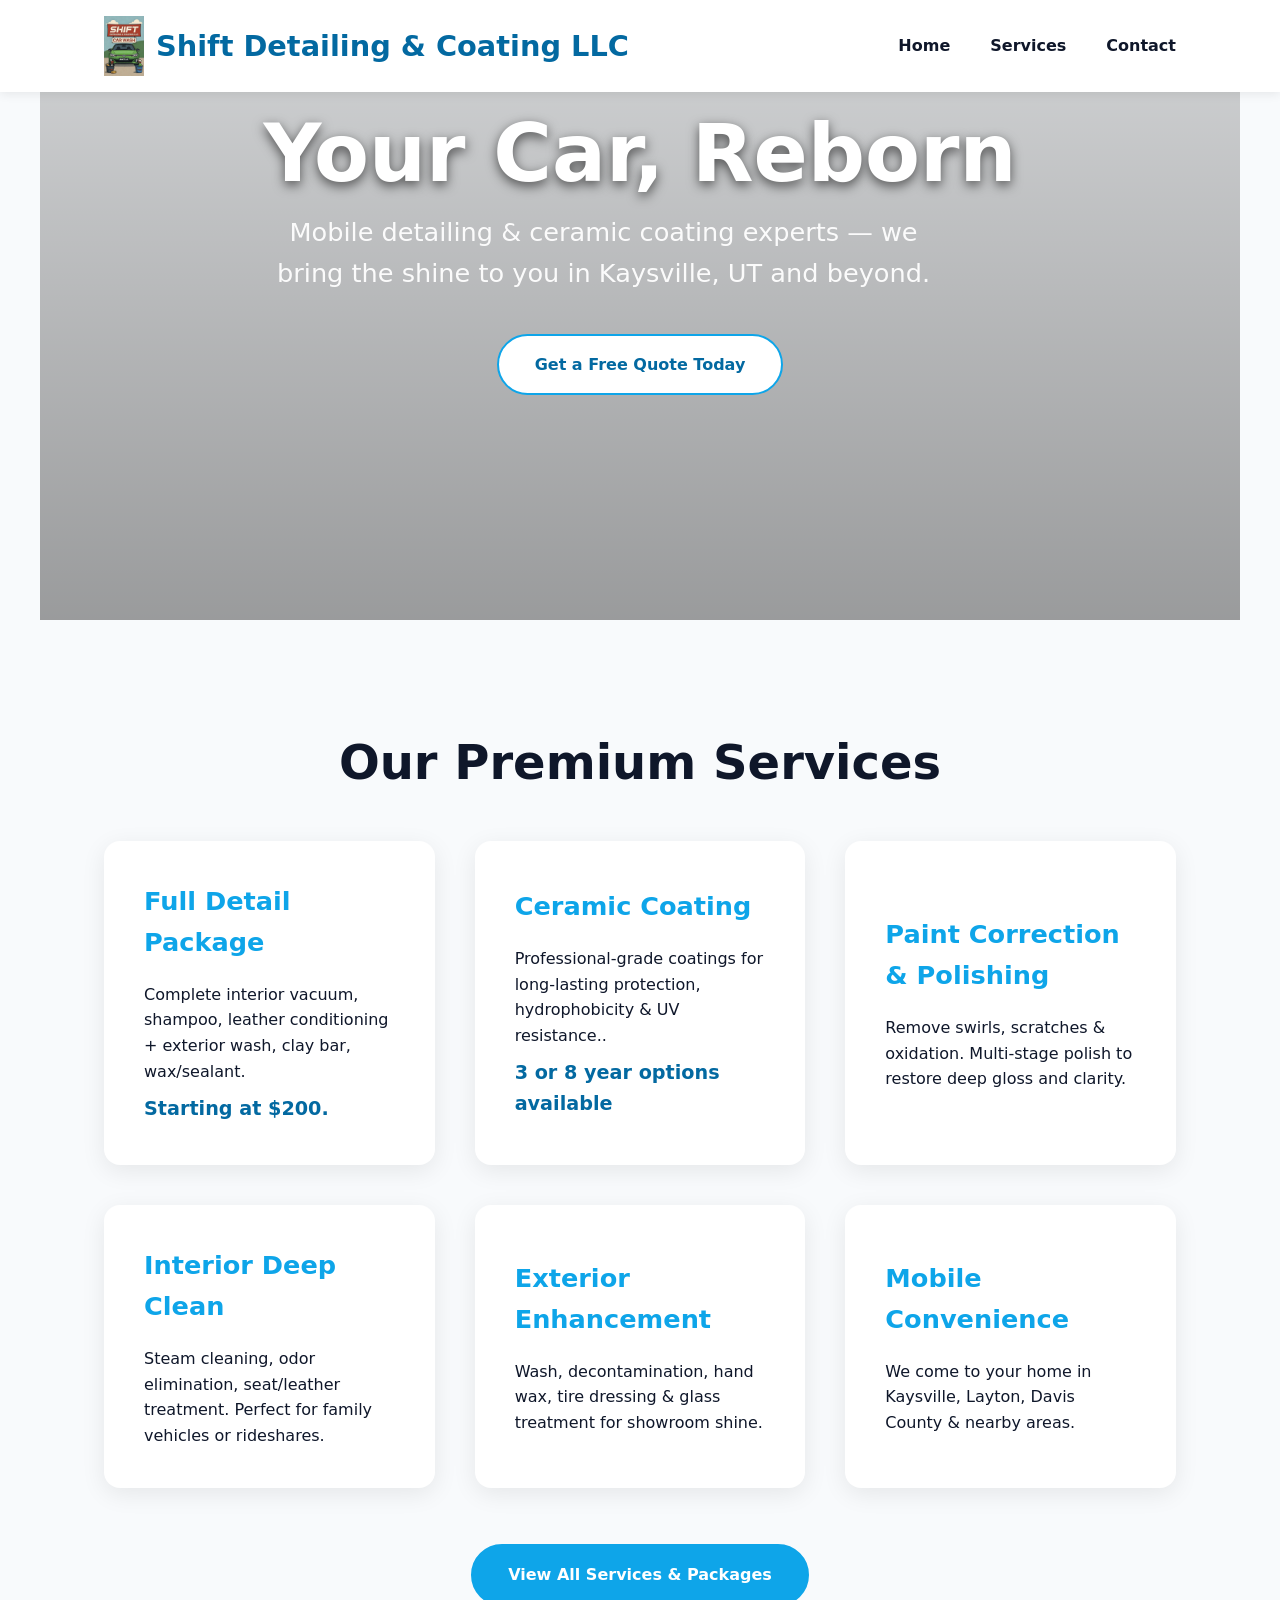
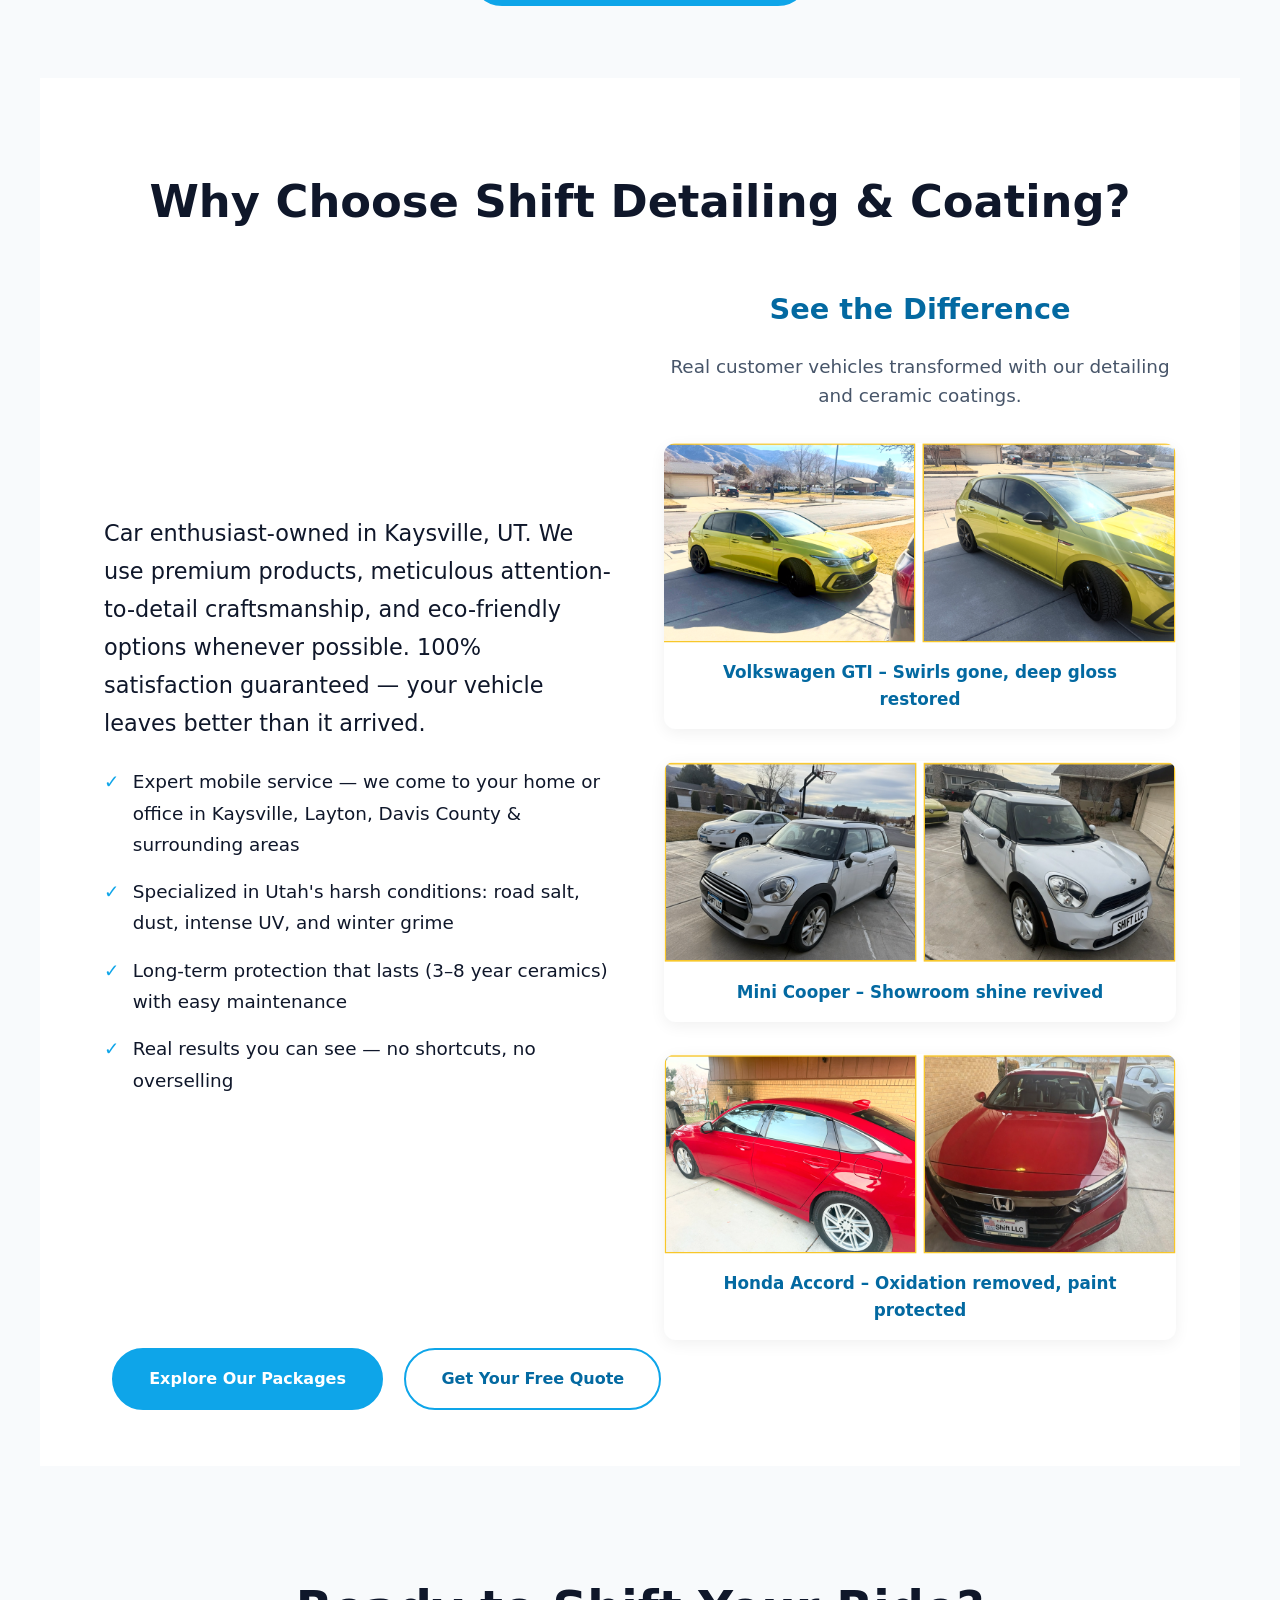
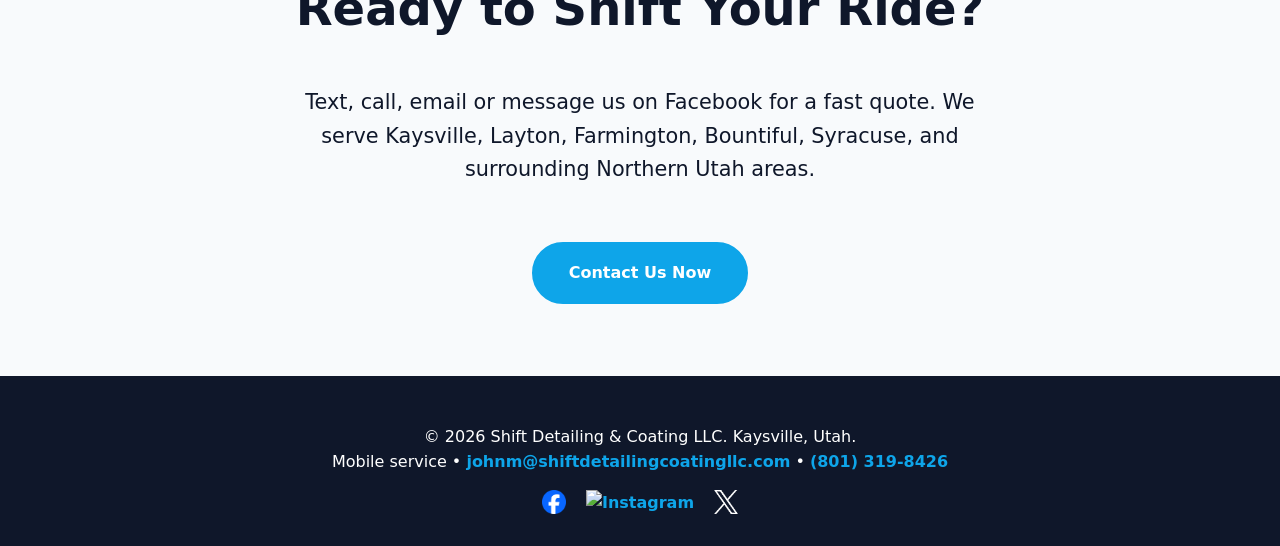
==== index.html @ cb7779fa "Updating the canonical links - again" ====
<!DOCTYPE html>
<html lang="en">

<head>
  <meta charset="UTF-8" />
  <meta name="viewport" content="width=device-width, initial-scale=1.0" />

  <title>Shift Detailing & Coating LLC | Mobile Auto Detailing, Ceramic Coatings in Kaysville, UT</title>

  <meta name="description"
    content="Expert mobile auto detailing in Kaysville, UT. Ceramic coatings, paint correction, full car washes, decontamination, waxing, interior deep cleaning & more. We come to you in Layton, Davis County & Northern Utah." />

  <meta name="keywords"
    content="mobile auto detailing Kaysville, ceramic coating Utah, car detailing Layton, paint correction Kaysville, car wash Kaysville, decontamination, ceramic coating near me, auto waxing, interior detailing Davis County, mobile detailing Utah" />

  <meta name="robots" content="index, follow" />
  <meta name="author" content="Shift Detailing & Coating LLC" />
  <link rel="canonical" href="https://shiftdetailingcoatingllc.com/" />

  <meta property="og:title" content="Shift Detailing & Coating LLC | Mobile Auto Detailing & Ceramic Coatings" />
  <meta property="og:description"
    content="Professional mobile car detailing, ceramic coatings, paint correction, decontamination & waxing in Kaysville, Layton & Davis County, Utah." />
  <meta property="og:type" content="website" />
  <meta property="og:url" content="https://shiftdetailingcoatingllc.com/" />
  <meta property="og:image" content="https://shiftdetailingcoatingllc.com/assets/ShiftLLCLogo.JPG" />
  <meta property="og:locale" content="en_US" />

  <meta name="twitter:card" content="summary_large_image" />
  <meta name="twitter:site" content="@CoatingShi81471" />
  <meta name="twitter:title" content="Mobile Auto Detailing & Ceramic Coatings - Kaysville, UT" />
  <meta name="twitter:description"
    content="Car wash, decontamination, waxing, paint correction & premium ceramic coatings. Mobile service in Kaysville, Layton & surrounding areas." />
  <meta name="twitter:image" content="https://shiftdetailingcoatingllc.com/assets/ShiftLLCLogo.JPG" />

  <link rel="icon" href="assets/ShiftLLCLogofavicon.JPG" type="image/jpeg">

  <!-- Google tag (gtag.js) -->
  <script async src="https://www.googletagmanager.com/gtag/js?id=G-4K6902SN7B"></script>
  <script>
    window.dataLayer = window.dataLayer || [];
    function gtag() { dataLayer.push(arguments); }
    gtag('js', new Date());

    gtag('config', 'G-4K6902SN7B');
  </script>

  <link rel="stylesheet" href="style.css">

  <!-- Google Tag (gtag.js)-->
  <script async src="https://www.googletagmanager.com/gtag/js?id=G-4K6902SN7B"></script>
  <script>
    window.dataLayer = window.dataLayer || [];
    function gtag() { dataLayer.push(arguments); }
    gtag('js', new Date());
    gtag('config', 'G-4K6902SN7B');
  </script>
</head>

<body>

  <header>
    <nav>
      <div class="logo">
        <a href="index.html">
          <img src="assets/ShiftLLCLogo.JPG"
            alt="Shift Detailing & Coating LLC – Mobile Auto Detailing in Kaysville, UT"
            style="max-height: 60px; width: auto;">
        </a>
        <span>Shift Detailing & Coating LLC</span>
      </div>

      <ul class="nav-links">
        <li><a href="#hero">Home</a></li>
        <li><a href="services.html">Services</a></li>
        <li><a href="contact.html">Contact</a></li>
      </ul>

      <div class="menu-toggle" id="menuToggle">☰</div>
    </nav>
  </header>

  <main>
    <section id="hero">
      <div class="hero-content">
        <h1>Your Car, Reborn</h1>
        <p class="lead">Mobile detailing & ceramic coating experts — we bring the shine to you in Kaysville, UT and
          beyond.</p>
        <a href="contact.html" class="btn primary">Get a Free Quote Today</a>
      </div>
    </section>

    <section id="services">
      <h2>Our Premium Services</h2>
      <div class="grid-3">
        <div class="card">
          <h3>Full Detail Package</h3>
          <p>Complete interior vacuum, shampoo, leather conditioning + exterior wash, clay bar, wax/sealant.</p>
          <p class="card-price">Starting at
            $200.</p>
        </div>
        <div class="card">
          <h3>Ceramic Coating</h3>
          <p>Professional-grade coatings for long-lasting protection, hydrophobicity & UV resistance..</p>
          <p class="card-price"> 3 or 8 year options
            available</p>
        </div>
        <div class="card">
          <h3>Paint Correction & Polishing</h3>
          <p>Remove swirls, scratches & oxidation. Multi-stage polish to restore deep gloss and clarity.</p>
        </div>
        <div class="card">
          <h3>Interior Deep Clean</h3>
          <p>Steam cleaning, odor elimination, seat/leather treatment. Perfect for family vehicles or rideshares.</p>
        </div>
        <div class="card">
          <h3>Exterior Enhancement</h3>
          <p>Wash, decontamination, hand wax, tire dressing & glass treatment for showroom shine.</p>
        </div>
        <div class="card">
          <h3>Mobile Convenience</h3>
          <p>We come to your home in Kaysville, Layton, Davis County & nearby areas.</p>
        </div>
      </div>
      <div style="text-align: center; margin-top: 3rem;">
        <a href="services.html" class="btn btn--primary">View All Services & Packages</a>
      </div>
    </section>

    <section id="about" class="section section--about">
      <div class="container">
        <h2 class="section-title">Why Choose Shift Detailing & Coating?</h2>

        <div class="about-grid">
          <div class="about-text">
            <p class="about-lead">
              Car enthusiast-owned in Kaysville, UT. We use premium products, meticulous attention-to-detail
              craftsmanship, and eco-friendly options whenever possible. 100% satisfaction guaranteed — your vehicle
              leaves better than it arrived.
            </p>
            <ul class="about-benefits">
              <li>Expert mobile service — we come to your home or office in Kaysville, Layton, Davis County &
                surrounding areas</li>
              <li>Specialized in Utah's harsh conditions: road salt, dust, intense UV, and winter grime</li>
              <li>Long-term protection that lasts (3–8 year ceramics) with easy maintenance</li>
              <li>Real results you can see — no shortcuts, no overselling</li>
            </ul>
          </div>

          <div class="about-results">
            <h3 class="block-title">See the Difference</h3>
            <p class="results-subtitle">Real customer vehicles transformed with our detailing and ceramic coatings.</p>

            <div class="results-grid">
              <div class="result-item">
                <figure>
                  <img src="assets/Comparison/Side-by-side GTI.png"
                    alt="Volkswagen GTI before and after professional detailing and ceramic coating" loading="lazy"
                    class="comparison-img">
                  <figcaption>Volkswagen GTI – Swirls gone, deep gloss restored</figcaption>
                </figure>
              </div>

              <div class="result-item">
                <figure>
                  <img src="assets/Comparison/Side-by-Side Mini.png"
                    alt="Mini Cooper before and after full detail, paint correction & protection" loading="lazy"
                    class="comparison-img">
                  <figcaption>Mini Cooper – Showroom shine revived</figcaption>
                </figure>
              </div>

              <div class="result-item">
                <figure>
                  <img src="assets/Comparison/Side-by-side Accord.png"
                    alt="Honda Accord before and after decontamination, polish & ceramic application" loading="lazy"
                    class="comparison-img">
                  <figcaption>Honda Accord – Oxidation removed, paint protected</figcaption>
                </figure>
              </div>
            </div>
          </div>
        </div>

        <div class="about-cta">
          <a href="services.html" class="btn btn--primary">Explore Our Packages</a>
          <a href="contact.html" class="btn">Get Your Free Quote</a>
        </div>
      </div>
    </section>

    <section id="contact-teaser">
      <h2>Ready to Shift Your Ride?</h2>
      <p style="text-align: center; font-size: 1.3rem; max-width: 700px; margin: 0 auto 3rem;">
        Text, call, email or message us on Facebook for a fast quote. We serve Kaysville, Layton, Farmington, Bountiful,
        Syracuse, and surrounding Northern Utah areas.
      </p>
      <div style="text-align: center;">
        <a href="contact.html" class="btn btn--primary">Contact Us Now</a>
      </div>
    </section>
  </main>

  <footer>
    <p>© 2026 Shift Detailing & Coating LLC. Kaysville, Utah.</p>
    <p>Mobile service • <a href="mailto:johnm@shiftdetailingcoatingllc.com">johnm@shiftdetailingcoatingllc.com</a> • <a
        href="tel:+18013198426">(801) 319-8426</a></p>
  </footer>

  <script type="application/ld+json">
  {
    "@context": "https://schema.org",
    "@type": "LocalBusiness",
    "@id": "https://shiftdetailingcoatingllc.com/#localbusiness",
    "name": "Shift Detailing & Coating LLC",
    "description": "Professional mobile auto detailing and ceramic coating service in Kaysville, Utah.",
    "url": "https://shiftdetailingcoatingllc.com",
    "telephone": "+18013198426",
    "email": "johnm@shiftdetailingcoatingllc.com",
    "address": {
      "@type": "PostalAddress",
      "streetAddress": "220 S 900 E",
      "addressLocality": "Kaysville",
      "addressRegion": "UT",
      "postalCode": "84037",
      "addressCountry": "US"
    },
    "geo": {
      "@type": "GeoCoordinates",
      "latitude": 41.0352,
      "longitude": -111.9385
    },
    "areaServed": ["Kaysville", "Layton", "Farmington", "Bountiful", "Syracuse", "Davis County"],
    "openingHoursSpecification": [
      {
        "@type": "OpeningHoursSpecification",
        "dayOfWeek": ["Monday","Tuesday","Wednesday","Thursday","Friday","Saturday"],
        "opens": "08:00",
        "closes": "18:00"
      }
    ],
    "priceRange": "$$",
    "image": "https://shiftdetailingcoatingllc.com/assets/ShiftLLCLogo.JPG",
    "sameAs": [
      "https://x.com/CoatingShi81471",
      "https://www.facebook.com/shiftdetailingcoatingllc",
      "https://www.instagram.com/shiftdetailingcoatingllc/"
    ],
    "makesOffer": [
      {
        "@type": "Offer",
        "itemOffered": { "@type": "Service", "name": "Mobile Auto Detailing" }
      },
      {
        "@type": "Offer",
        "itemOffered": { "@type": "Service", "name": "Ceramic Coating" }
      },
      {
        "@type": "Offer",
        "itemOffered": { "@type": "Service", "name": "Paint Correction & Polishing" }
      },
      {
        "@type": "Offer",
        "itemOffered": { "@type": "Service", "name": "Decontamination" }
      },
      {
        "@type": "Offer",
        "itemOffered": { "@type": "Service", "name": "Car Waxing & Sealants" }
      }
    ]
  }
  </script>

  <script src="script.js" defer></script>
</body>

</html>
---- style.css ----
/* css/main.css - Shift Detailing & Coating LLC styles */

:root {
  --primary: #0ea5e9;
  --primary-dark: #0369a1;
  --dark: #0f172a;
  --gray: #475569;
  --light: #f8fafc;
  --accent: #10b981;
  --header-height: 80px;
  /* Approximate fixed header height – adjust after measuring */
}

* {
  margin: 0;
  padding: 0;
  box-sizing: border-box;
}

body {
  font-family: system-ui, -apple-system, sans-serif;
  line-height: 1.6;
  color: var(--dark);
  background: var(--light);
  padding-top: var(--header-height);
  /* Pushes content below fixed header */
}

header {
  position: fixed;
  width: 100%;
  top: 0;
  left: 0;
  z-index: 1000;
  background: white;
  box-shadow: 0 2px 10px rgba(0, 0, 0, 0.08);
}

nav {
  display: flex;
  justify-content: space-between;
  align-items: center;
  max-width: 1200px;
  margin: 0 auto;
  padding: 1rem 5%;
}

.logo {
  display: flex;
  align-items: center;
  font-size: 1.8rem;
  font-weight: 800;
  color: var(--primary-dark);
}

.logo img {
  max-height: 60px;
  width: auto;
  margin-right: 12px;
}

.logo a {
  display: flex;
  align-items: center;
  text-decoration: none;
  color: inherit;
}

.nav-links {
  display: flex;
  gap: 2.5rem;
  list-style: none;
}

.nav-links a {
  text-decoration: none;
  color: var(--dark);
  font-weight: 600;
  transition: color 0.3s;
}

.nav-links a:hover {
  color: var(--primary);
}

.menu-toggle {
  display: none;
  font-size: 1.8rem;
  cursor: pointer;
  color: var(--dark);
}

#hero {
  height: 60vh;
  min-height: 500px;
  background:
    linear-gradient(rgba(0, 0, 0, 0.18), rgba(0, 0, 0, 0.38)),
    url('./assets/GTI2.png') center 25% /cover no-repeat;
  color: white;
  display: flex;
  flex-direction: column;
  justify-content: flex-start;
  align-items: center;
  text-align: center;
  padding: 0 5% 3rem;
  position: relative;
  margin-top: 0;
}

.hero-content {
  max-width: 900px;
  margin-top: 1rem;
  /* Small margin so text doesn't touch header edge */
  padding-top: 1rem;
  /* Optional breathing room – adjust or remove */
}

h1 {
  font-size: clamp(2.8rem, 8vw, 5rem);
  margin-bottom: 1rem;
  line-height: 1.05;
  font-weight: 900;
  text-shadow: 0 4px 12px rgba(0, 0, 0, 0.6);
}

.lead {
  font-size: clamp(1.2rem, 3.5vw, 1.6rem);
  margin-bottom: 2rem;
  max-width: 680px;
  opacity: 0.95;
}

.btn {
  display: inline-block;
  padding: 1rem 2.2rem;
  background: white;
  color: var(--primary-dark);
  text-decoration: none;
  font-weight: 700;
  border-radius: 50px;
  transition: all 0.3s;
  margin: 0.5rem;
  border: 2px solid var(--primary);
}

.btn:hover {
  transform: translateY(-4px);
  box-shadow: 0 12px 30px rgba(0, 0, 0, 0.15);
}

.btn--primary {
  background: var(--primary);
  color: white;
}

/* General section styling – reduced default padding */
section {
  padding: 4rem 5%;
  /* Was 8rem – much tighter now */
  max-width: 1200px;
  margin: 0 auto;
}

/* Specific sections with even tighter spacing */
section#services,
section#about,
section#buildQuote,
section#contact {
  padding: 3rem 5%;
  /* Reduced from previous attempts */
}

/* Override for services if you still want it slightly taller */
section#services {
  padding: 4rem 5%;
}

h2 {
  text-align: center;
  font-size: 3rem;
  margin-bottom: 2.5rem;
  margin-top: 2.5rem;
  /* Slightly reduced */
  color: var(--dark);
}

.grid-3 {
  display: grid;
  grid-template-columns: repeat(auto-fit, minmax(320px, 1fr));
  gap: 2.5rem;
  max-width: 1200px;
  margin: 0 auto;
  justify-items: center;
}

.card {
  background: white;
  padding: 2.5rem;
  border-radius: 16px;
  box-shadow: 0 6px 25px rgba(0, 0, 0, 0.08);
  transition: transform 0.3s, box-shadow 0.3s;
  width: 100%;
  max-width: 380px;
  display: flex;
  flex-direction: column;
  justify-content: center;
}

.card a {
  margin-top: 1.5rem;
  align-self: flex-start;
  width: 60%;
}

.card:hover {
  transform: translateY(-12px);
  box-shadow: 0 15px 35px rgba(0, 0, 0, 0.15);
}

.card h3 {
  margin-bottom: 1.2rem;
  color: var(--primary);
  font-size: 1.6rem;
}


footer {
  background: var(--dark);
  color: white;
  text-align: center;
  padding: 3rem 5% 1.5rem;
  /* Reduced */
}

footer a {
  color: var(--primary);
  text-decoration: none;
  font-weight: 600;
}

/* Mobile adjustments */
@media (max-width: 768px) {
  body {
    padding-top: 70px;
    /* Slightly less for smaller screens */
  }

  .nav-links {
    position: absolute;
    top: 100%;
    left: 0;
    right: 0;
    background: white;
    flex-direction: column;
    gap: 2rem;
    padding: 2rem 30px;
    transform: translateY(-100%);
    opacity: 0;
    pointer-events: none;
    transition: all 0.4s ease;
  }

  .nav-links.active {
    transform: translateY(0);
    opacity: 1;
    pointer-events: auto;
  }

  .menu-toggle {
    display: block;
  }

  #hero {
    height: 65vh;
    min-height: 480px;
    padding: 0 5% 2.5rem;
    margin-top: 5%;
    /* No top padding on mobile too */
  }

  .hero-content {
    margin-top: 0.5rem;
    padding-top: 0.5rem;
  }

  h1 {
    font-size: clamp(2.4rem, 9vw, 4rem);
  }

  .lead {
    font-size: 1.3rem;
  }
}



/* ───────────────────────────────────────────────
   Hours & Pricing Section
─────────────────────────────────────────────── */

.section--hours-pricing {
  padding: 4rem 5%;
  background: var(--light);
}

.section-title {
  text-align: center;
  font-size: 2.8rem;
  margin-bottom: 3rem;
  color: var(--dark);
}

.container {
  max-width: 1200px;
  margin: 0 auto;
}

.hours-block {
  max-width: 900px;
  margin: 0 auto 4rem;
}

.block-title {
  font-size: 1.8rem;
  margin-bottom: 1.25rem;
  color: var(--primary-dark);
}

.hours-list {
  list-style: none;
  font-size: 1.2rem;
  line-height: 1.8;
  margin-bottom: 1rem;
}

.hours-list li strong {
  min-width: 140px;
  display: inline-block;
}

.hours-note {
  font-style: italic;
  color: var(--gray);
  line-height: 1.6;
}

.pricing-window {
  max-width: 1000px;
  margin: 0 auto;
  background: white;
  padding: 2.5rem;
  border-radius: 16px;
  box-shadow: 0 6px 25px rgba(0, 0, 0, 0.08);
}

.pricing-note {
  text-align: center;
  font-style: italic;
  color: var(--gray);
  margin-bottom: 2rem;
  line-height: 1.6;
}

.pricing-table {
  width: 100%;
  border-collapse: collapse;
  font-size: 1.1rem;
}

.pricing-table thead tr {
  background: var(--primary);
  color: white;
}

.pricing-table th,
.pricing-table td {
  padding: 1rem;
  text-align: left;
}

.pricing-table th {
  font-weight: 600;
}

.pricing-table th:first-child {
  border-radius: 8px 0 0 0;
}

.pricing-table th:last-child {
  border-radius: 0 8px 0 0;
}

.pricing-table tbody tr {
  border-bottom: 1px solid #e2e8f0;
}

.pricing-table .time-col,
.pricing-table .price-col {
  text-align: center;
}

.pricing-table .price-col {
  font-weight: 700;
  color: var(--primary-dark);
}

.booking-cta {
  text-align: center;
  margin-top: 3rem;
}

.booking-text {
  font-size: 1.3rem;
  margin-bottom: 1.5rem;
  color: var(--dark);
}

.booking-note {
  margin-top: 1.5rem;
  font-size: 1rem;
  color: var(--gray);
  opacity: 0.9;
}

.btn--large {
  font-size: 1.3rem;
  padding: 1.2rem 3rem;
  min-width: 280px;
}

/* ───────────────────────────────────────────────
   Mobile adjustments
─────────────────────────────────────────────── */

@media (max-width: 768px) {
  .section--hours-pricing {
    padding: 3rem 5%;
  }

  .section-title {
    font-size: 2.4rem;
  }

  .pricing-window {
    padding: 1.8rem;
  }

  .pricing-table th,
  .pricing-table td {
    padding: 0.9rem 0.7rem;
  }

  .pricing-table {
    font-size: 1rem;
  }

  .btn--large {
    width: 100%;
    padding: 1rem 1.5rem;
  }
}

@media (max-width: 480px) {
  .pricing-table thead {
    display: none;
  }

  .pricing-table tr {
    display: block;
    margin-bottom: 1.5rem;
    border: 1px solid #e2e8f0;
    border-radius: 8px;
    padding: 1rem;
  }


  .pricing-table td {
    display: block;
    text-align: left;
    border: none;
    padding: 0.5rem 0;
    padding-left: 55%;
    position: relative;
  }



  .pricing-table td::before {
    content: attr(data-label) ": ";
    position: absolute;
    left: 0;
    width: 50%;
    font-weight: 600;
    text-align: left;
    white-space: nowrap;
    overflow: hidden;
  }

  .pricing-table td:first-child {
    font-weight: bold;
    text-align: center;
    margin-bottom: 0.8rem;
  }


  .pricing-table td[data-label]::before {
    content: attr(data-label);
  }


  /* Add data-label attributes in HTML if using this mobile card style */
}

.service-form {
  max-width: 700px;
  margin: 0 auto 2.5rem;
  font-size: 1.15rem;
}

.service-form label {
  display: block;
  margin: 1rem 0;
  padding: 1rem;
  background: #f8fafc;
  border-radius: 8px;
  cursor: pointer;
  transition: background 0.2s;
}

.service-form input[type="radio"] {
  margin-right: 1rem;
}

.service-form label:hover,
.service-form input:checked+span {
  background: #e0f2fe;
}

.booking-action {
  text-align: center;
}

.selected-display {
  margin-top: 1.5rem;
  font-style: italic;
  color: var(--gray);
}

/* About Section with Visuals */
.section--about {
  padding: 5rem 5%;
  background: white;
}

.about-grid {
  display: grid;
  grid-template-columns: 1fr 1fr;
  gap: 3rem;
  align-items: center;
  max-width: 1200px;
  margin: 0 auto;
}

.about-text {
  line-height: 1.7;
}

.about-lead {
  font-size: 1.4rem;
  margin-bottom: 1.5rem;
  font-weight: 500;
}

.about-benefits {
  list-style: none;
  font-size: 1.15rem;
}

.about-benefits li {
  margin-bottom: 1rem;
  padding-left: 1.8rem;
  position: relative;
}

.about-benefits li::before {
  content: "✓";
  position: absolute;
  left: 0;
  color: var(--primary);
  font-weight: bold;
}

.about-results {
  text-align: center;
}

.results-subtitle {
  font-size: 1.15rem;
  color: var(--gray);
  margin-bottom: 2rem;
}

.results-grid {
  display: grid;
  grid-template-columns: repeat(auto-fit, minmax(280px, 1fr));
  gap: 2rem;
}

.result-item {
  background: #f8fafc;
  border-radius: 12px;
  overflow: hidden;
  box-shadow: 0 4px 16px rgba(0, 0, 0, 0.06);
  transition: transform 0.3s;
}

.result-item:hover {
  transform: translateY(-6px);
}

.comparison-img {
  width: 100%;
  height: auto;
  display: block;
}

.result-item figcaption {
  padding: 1rem;
  font-size: 1.05rem;
  font-weight: 600;
  background: white;
  color: var(--primary-dark);
}

/* Mobile stacking */
@media (max-width: 992px) {
  .about-grid {
    grid-template-columns: 1fr;
  }

  .about-results {
    margin-top: 2rem;
  }
}

.section--service-selector {
  padding: 4rem 5%;
  background: var(--light);
  text-align: center;
}

.section-intro {
  font-size: 1.25rem;
  margin-bottom: 2rem;
  color: var(--gray);
}

.service-options {
  max-width: 700px;
  margin: 0 auto 2.5rem;
}

.service-label {
  display: block;
  margin: 1rem 0;
  padding: 1.2rem;
  background: white;
  border: 2px solid #e2e8f0;
  border-radius: 12px;
  cursor: pointer;
  transition: all 0.2s;
  text-align: left;
  font-size: 1.15rem;
}

.service-label input {
  margin-right: 1rem;
}

.service-label:hover,
.service-label:has(input:checked) {
  border-color: var(--primary);
  background: #e0f2fe;
}

.booking-action {
  margin-top: 2rem;
}

.preview-text {
  margin: 1.5rem 0 1rem;
  font-style: italic;
  color: var(--gray);
}

.reminder {
  font-size: 1rem;
  color: var(--gray);
  max-width: 600px;
  margin: 1rem auto 0;
}

/* Basic Wash Hero */
.hero--basic {
  /*background: linear-gradient(rgba(0, 0, 0, 0.55), rgba(0, 0, 0, 0.65)),
    url('../assets/basic-wash-hero.jpg') center/cover no-repeat;
  /* Optional: add a hero bg if you have one */
  height: auto;
  min-height: 450px;
}

.hero--sentra {
  background: linear-gradient(rgba(0, 0, 0, 0.55), rgba(0, 0, 0, 0.65)),
    url('../assets/IMG_2990.jpg') center/cover no-repeat;
  /* Optional: add a hero bg if you have one */
  height: 60vh;
  min-height: 450px;
}

.hero-service {
  position: relative;
  background-size: cover;
  background-position: center;
  background-repeat: no-repeat;
  height: 60vh;
  min-height: 400px;
  display: flex;
  align-items: center;
  justify-content: center;
  text-align: center;
  color: white;
  margin-bottom: 2rem;
}

.hero-overlay {
  background: linear-gradient(rgba(0, 0, 0, 0.45)),
    url('../assets/IMG_2990.jpeg') center/cover no-repeat;
  height: 60vh;
}

.hero-service h1 {
  font-size: 3.5rem;
  margin: 0 0 0.5rem 0;
  text-shadow: 0 2px 8px rgba(0, 0, 0, 0.6);
}

.tagline {
  font-size: 1.4rem;
  margin: 0;
}

/* Service Description */
.service-details {
  max-width: 900px;
  margin: 30px auto;
  font-size: 1.15rem;
  line-height: 1.7;
}

.service-list {
  list-style: none;
  padding-left: 0;
  margin: 1.5rem 0;
}

.service-list li {
  margin-bottom: 1rem;
  padding-left: 1.8rem;
  position: relative;
}

.service-list li::before {
  content: "•";
  position: absolute;
  left: 0;
  color: var(--primary);
  font-size: 1.4rem;
}

.duration-info {
  font-weight: 700;
  font-size: 1.3rem;
  color: var(--primary-dark);
  margin: 2rem 0 1rem;
}

.note {
  font-style: italic;
  color: var(--gray);
}

/* Gallery */
.section--gallery {
  padding: 4rem 5%;
  background: var(--light);
  text-align: center;
}

.gallery-subtitle {
  font-size: 1.25rem;
  color: var(--gray);
  margin-bottom: 3rem;
  max-width: 800px;
  margin-left: auto;
  margin-right: auto;
}

.gallery-grid {
  display: grid;
  grid-template-columns: repeat(auto-fit, minmax(320px, 1fr));
  gap: 2rem;
}

.gallery-item {
  background: white;
  border-radius: 12px;
  overflow: hidden;
  box-shadow: 0 4px 16px rgba(0, 0, 0, 0.08);
  transition: transform 0.3s;
}

.gallery-item:hover {
  transform: translateY(-8px);
}

.gallery-img {
  width: 100%;
  height: auto;
  display: block;
}

.gallery-item figcaption {
  padding: 1rem;
  font-size: 1.1rem;
  font-weight: 600;
  background: #f8fafc;
  color: var(--primary-dark);
}

.gallery-cta {
  margin-top: 3rem;
}

.gallery-cta .btn {
  margin: 0.75rem;
}

/* Process Gallery for Ceramic (Before → Wash → After Coating) */
.gallery-grid--process {
  grid-template-columns: repeat(auto-fit, minmax(320px, 1fr));
  gap: 2.5rem;
}

.gallery-grid--process .gallery-item {
  border: 2px solid #e2e8f0;
  border-radius: 12px;
  overflow: hidden;
}

.gallery-grid--process figcaption {
  padding: 1.2rem;
  font-weight: 700;
  font-size: 1.1rem;
  background: linear-gradient(to bottom, #f8fafc, #e2e8f0);
}

/* Correct stage labels based on your 9-image structure */
.gallery-grid--process .gallery-item:nth-child(-n+3) figcaption::before {
  content: "Pre-Wash Condition";
  display: block;
  font-size: 0.9rem;
  color: #ef4444;
  /* red for "before" */
  margin-bottom: 0.4rem;
}

.gallery-grid--process .gallery-item:nth-child(n+4):nth-child(-n+6) figcaption::before {
  content: "After Wash (Pre-Coating)";
  display: block;
  font-size: 0.9rem;
  color: #f59e0b;
  /* amber for intermediate */
  margin-bottom: 0.4rem;
}

.gallery-grid--process .gallery-item:nth-child(n+7) figcaption::before {
  content: "After 3-Year Ceramic Coating";
  display: block;
  font-size: 0.9rem;
  color: var(--primary);
  /* blue for "after" */
  margin-bottom: 0.4rem;
  font-weight: bold;
}

.gallery-grid--process-platinum .gallery-item:nth-child(-n+3) figcaption::before {
  content: "Pre-wash Condition";
  display: block;
  font-size: 0.9rem;
  color: #ef4444;
  margin-bottom: 0.4;
}

.gallery-grid--process-platinum .gallery-item:nth-child(n+4):nth-child(-n+6) figcaption::before {
  content: "Wheel Cleaning";
  display: block;
  font-size: 0.9rem;
  color: #f59e0b;
  margin-bottom: 0.4;
}


.gallery-grid--process-platinum .gallery-item:nth-child(n+7):nth-child(-n+9) figcaption::before {
  content: "Post Wax Application";
  display: block;
  font-size: 0.9rem;
  color: var(--primary);
  margin-bottom: 0.4;
}


/* In style.css - optional loading state */
img[data-fallback="true"] {
  transition: filter 0.4s ease;
}

img[data-fallback="true"]:not([src*="Imageloading"]) {
  /* You can add a background placeholder pattern if desired */
  background: #f8fafc url('assets/Imageloading.png') center/contain no-repeat;
}

/* Footer - 24px icons */
.footer-social-icons {
  display: flex;
  justify-content: center;
  gap: 20px;
  margin-top: 15px;
}

.footer-social-icons img {
  transition: transform 0.2s ease;
}

.footer-social-icons img:hover {
  transform: scale(1.2);
}

/* Contact Page - 32px icons */
.contact-social-icons {
  display: flex;
  justify-content: center;
  gap: 25px;
  margin: 25px 0;
}

.contact-social-icons img {
  transition: transform 0.2s ease;
}

.contact-social-icons img:hover {
  transform: scale(1.15);
}

/* ───────────────────────────────────────────────
   Camry Interior Renew Gallery Styles
─────────────────────────────────────────────── */

.camry-gallery {
  display: grid;
  grid-template-columns: repeat(auto-fit, minmax(320px, 1fr));
  gap: 25px;
  margin: 40px 0;
}

.camry-gallery img {
  width: 100%;
  height: auto;
  border-radius: 12px;
  box-shadow: 0 6px 20px rgba(0, 0, 0, 0.12);
  transition: transform 0.3s ease, box-shadow 0.3s ease;
}

.camry-gallery img:hover {
  transform: scale(1.03);
  box-shadow: 0 12px 30px rgba(0, 0, 0, 0.18);
}

.before-label {
  color: #d32f2f;
  font-weight: 700;
  margin-bottom: 8px;
  display: block;
}

.after-label {
  color: #388e3c;
  font-weight: 700;
  margin-bottom: 8px;
  display: block;
}

.camry-result {
  background: white;
  padding: 20px;
  border-radius: 16px;
  box-shadow: 0 4px 15px rgba(0, 0, 0, 0.08);
}

/* Mobile adjustments */
@media (max-width: 768px) {
  .camry-gallery {
    grid-template-columns: 1fr;
    gap: 20px;
  }

  .camry-gallery img {
    border-radius: 10px;
  }
}

/* Process Section Styles */
.process-grid {
  display: grid;
  grid-template-columns: repeat(auto-fit, minmax(260px, 1fr));
  gap: 25px;
  max-width: 1200px;
  margin: 0 auto;
}

.process-step {
  background: white;
  padding: 25px 20px;
  border-radius: 16px;
  box-shadow: 0 4px 15px rgba(0, 0, 0, 0.08);
  text-align: center;
  transition: transform 0.3s;
}

.process-step:hover {
  transform: translateY(-8px);
}

.step-number {
  width: 50px;
  height: 50px;
  background: var(--primary);
  color: white;
  font-size: 1.5rem;
  font-weight: 700;
  border-radius: 50%;
  display: flex;
  align-items: center;
  justify-content: center;
  margin: 0 auto 15px;
}

.process-step h4 {
  margin-bottom: 12px;
  color: var(--primary-dark);
}

/***********************
*
* lightbox data
*
***********************/
.lightbox {
  display: none;
  position: fixed;
  z-index: 10000;
  left: 0;
  top: 0;
  width: 100%;
  height: 100%;
  background: rgba(0, 0, 0, 0.92);
  align-items: center;
  justify-content: center;
  overflow: auto;
}

.lightbox img {
  max-width: 95%;
  max-height: 95vh;
  border-radius: 8px;
  box-shadow: 0 10px 40px rgba(0, 0, 0, 0.6);
  cursor: zoom-out;
}

.lightbox.active {
  display: flex;
}



/*********************
*
* Review Section
*
**********************/
.review-card {
  background: var(--white);
  border-radius: 20px;
  box-shadow: 0 20px 60px rgba(0, 0, 0, 0.3);
  max-width: 100%;
  padding: 40px;
  margin-top: 30px;
  transition: transform 0.3s ease;
  transform: scale(.90);
}

.review-card:hover {
  transform: translateY(-5px);
}

.card-header {
  display: flex;
  align-items: center;
  margin-bottom: 25px;
}

.avatar {
  width: 70px;
  height: 70px;
  border-radius: 50%;
  background: linear-gradient(135deg, #667eea 0%, #764ba2 100%);
  display: flex;
  align-items: center;
  justify-content: center;
  color: var(--white);
  font-size: 28px;
  font-weight: bold;
  margin-right: 20px;
  flex-shrink: 0;
}

.user-info {
  flex: left;
}

.user-name {
  font-size: 20px;
  font-weight: 600;
  color: #2d3748;
  margin-bottom: 5px;
}

.user-title {
  font-size: 14px;
  color: #718096;
}

.rating {
  display: flex;
  gap: 5px;
  margin-bottom: 20px;
}

.star {
  color: #fbbf24;
  font-size: 24px;
}

.star.empty {
  color: #e5e7eb;
}

.review-text {
  font-size: 16px;
  line-height: 1.7;
  color: var(--dark);
  margin-bottom: 20px;
}

.review-date {
  font-size: 13px;
  color: #a0aec0;
  text-align: right;
}

.notif {
  color: var(--primary);
  font-weight: 600;
  margin-bottom: 15px;
}

.service-card-container {
  display: flex;
  flex-direction: row;
  width: 100%;
  justify-content: space-between;
  margin-bottom: 30px;
}

.card-price {
  font-size: 1.2rem;
  font-weight: 600;
  color: var(--primary-dark);
  margin-top: 10px;
}

/* ───────────────────────────────────────────────
   Before / After Comparison Slider 
─────────────────────────────────────────────── */
.ba-slider-grid {
  display: grid;
  grid-template-columns: repeat(auto-fit, minmax(320px, 1fr));
  gap: 2.5rem;
  max-width: 1200px;
  margin: 0 auto;
}

.ba-slider {
  position: relative;
  width: 100%;
  overflow: hidden;
  border-radius: 12px;
  box-shadow: 0 6px 25px rgba(0, 0, 0, 0.12);
  cursor: ew-resize;
  user-select: none;
  -webkit-user-select: none;
  aspect-ratio: 4 / 3;
}

.ba-slider img {
  position: absolute;
  top: 0;
  left: 0;
  width: 100%;
  height: 100%;
  object-fit: cover;
  pointer-events: none;
}

.ba-slider .ba-after {
  clip-path: inset(0 50% 0 0);
  z-index: 2;
}

.ba-slider .ba-before {
  z-index: 1;
}

.ba-slider .ba-handle {
  position: absolute;
  top: 0;
  left: 50%;
  width: 4px;
  height: 100%;
  background: white;
  z-index: 3;
  transform: translateX(-50%);
  box-shadow: 0 0 6px rgba(0, 0, 0, 0.4);
}

.ba-slider .ba-handle::after {
  content: "";
  position: absolute;
  top: 50%;
  left: 50%;
  transform: translate(-50%, -50%);
  width: 40px;
  height: 40px;
  background: white;
  border-radius: 50%;
  box-shadow: 0 2px 10px rgba(0, 0, 0, 0.3);
  display: flex;
  align-items: center;
  justify-content: center;
}

.ba-slider .ba-handle::before {
  content: "◀ ▶";
  position: absolute;
  top: 50%;
  left: 50%;
  transform: translate(-50%, -50%);
  z-index: 4;
  font-size: 12px;
  color: var(--primary-dark);
  font-weight: 700;
  white-space: nowrap;
  letter-spacing: 2px;
}

.ba-slider .ba-label {
  position: absolute;
  bottom: 12px;
  padding: 6px 14px;
  background: rgba(0, 0, 0, 0.65);
  color: white;
  font-size: 0.85rem;
  font-weight: 600;
  border-radius: 6px;
  z-index: 5;
  pointer-events: none;
}

.ba-slider .ba-label--before {
  right: 12px;
}

.ba-slider .ba-label--after {
  left: 12px;
}

@media (max-width: 768px) {
  .ba-slider-grid {
    grid-template-columns: 1fr;
    gap: 2rem;
  }

  .ba-slider .ba-handle::after {
    width: 34px;
    height: 34px;
  }

  .ba-slider .ba-handle::before {
    font-size: 10px;
  }
}
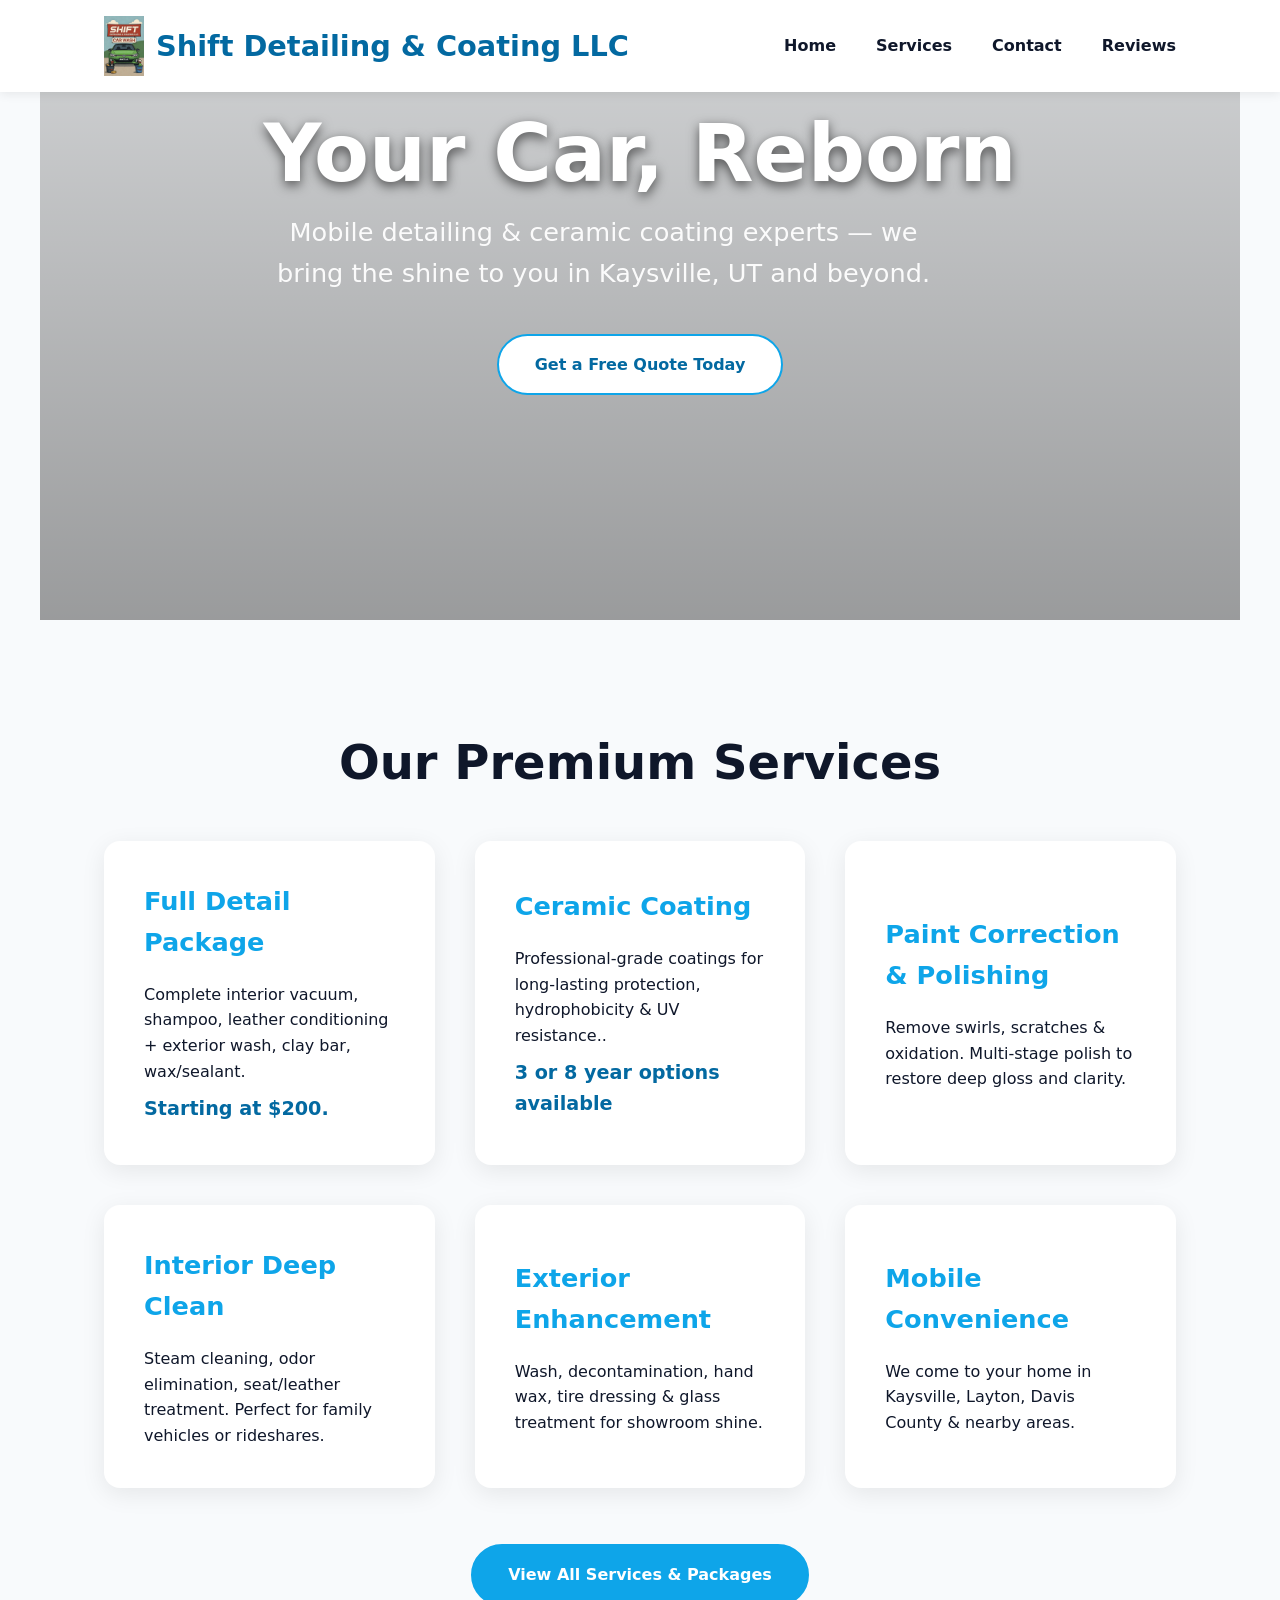
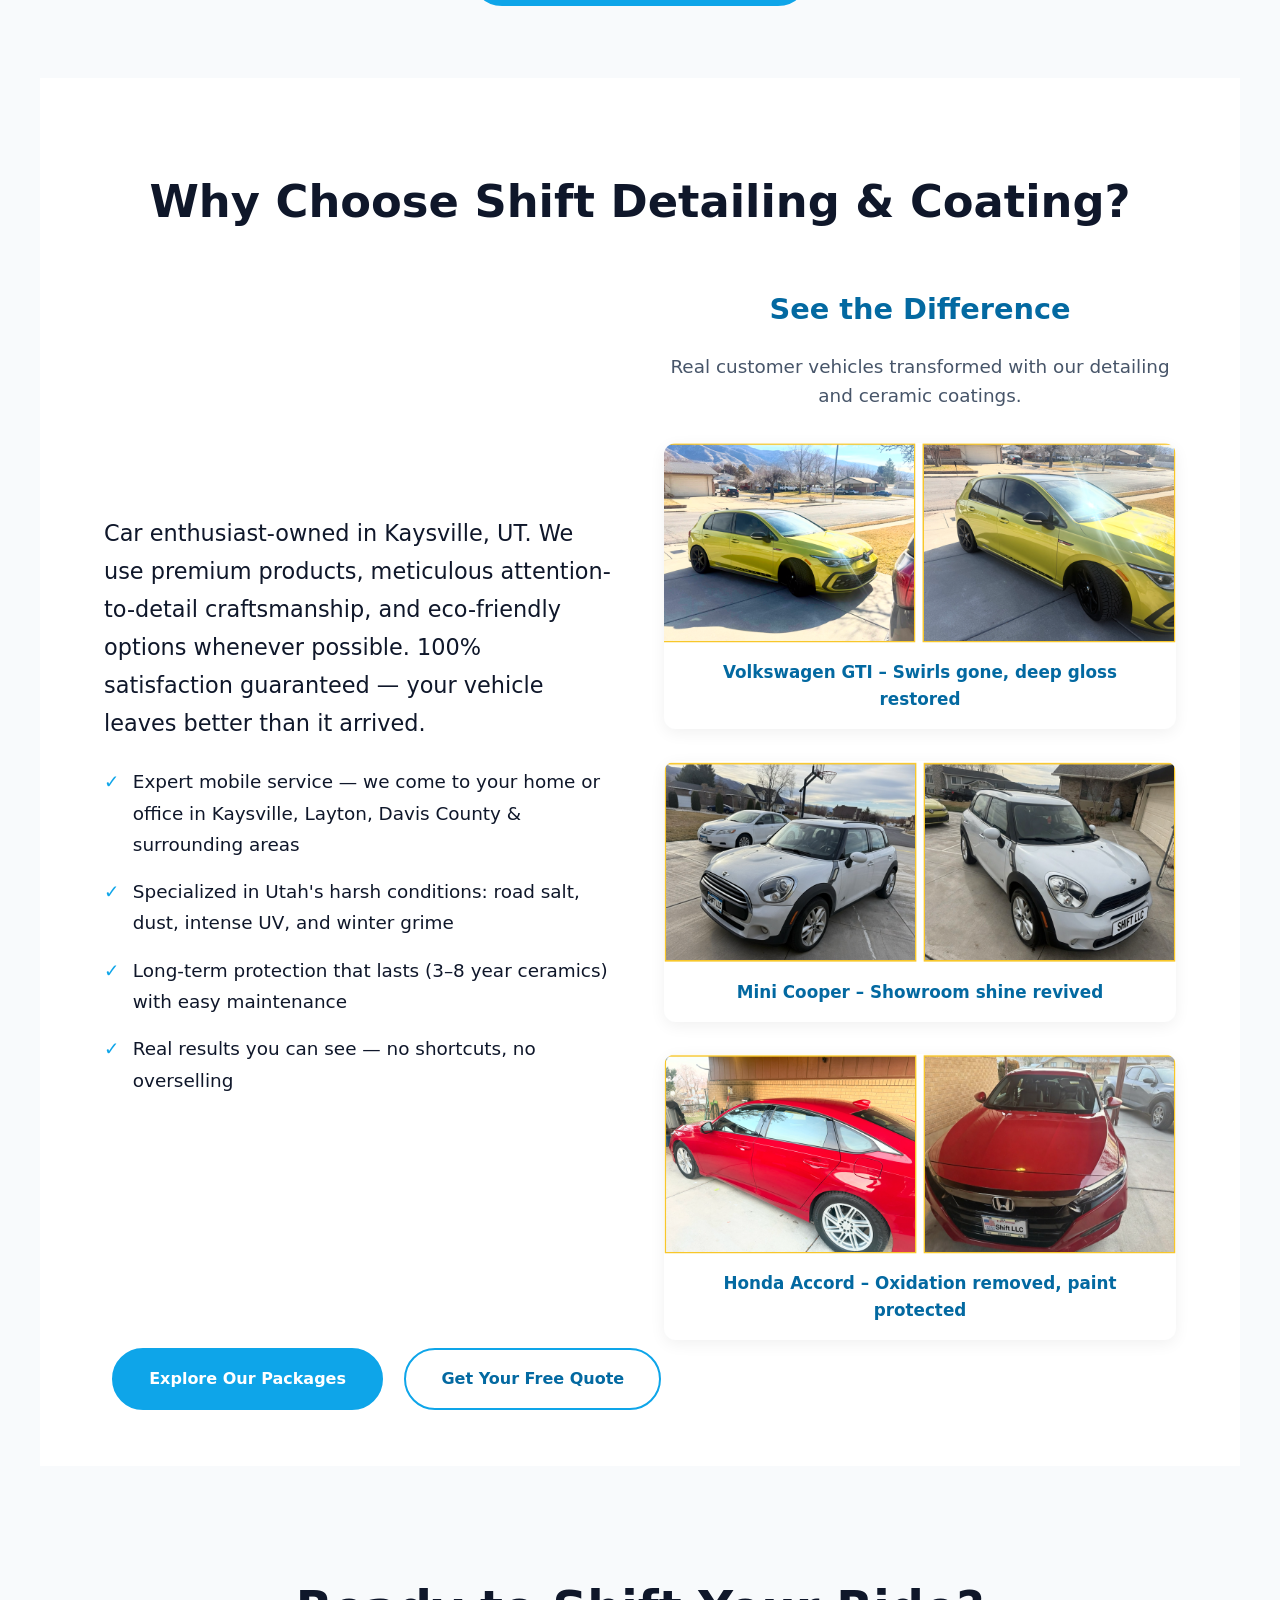
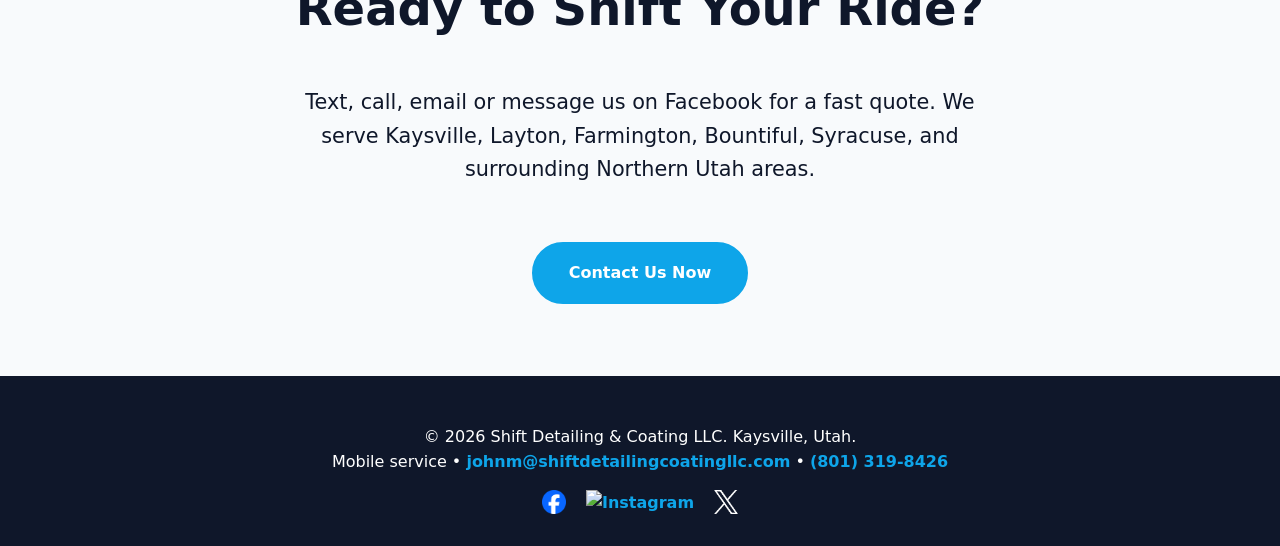
==== commit 17538f47: "Adding the new review page and updating the navigation menu" ====
--- a/index.html
+++ b/index.html
@@ -70,9 +70,10 @@
       </div>
 
       <ul class="nav-links">
-        <li><a href="#hero">Home</a></li>
+        <li><a href="index.html">Home</a></li>
         <li><a href="services.html">Services</a></li>
         <li><a href="contact.html">Contact</a></li>
+        <li><a href="reviews.html">Reviews</a></li>
       </ul>
 
       <div class="menu-toggle" id="menuToggle">☰</div>
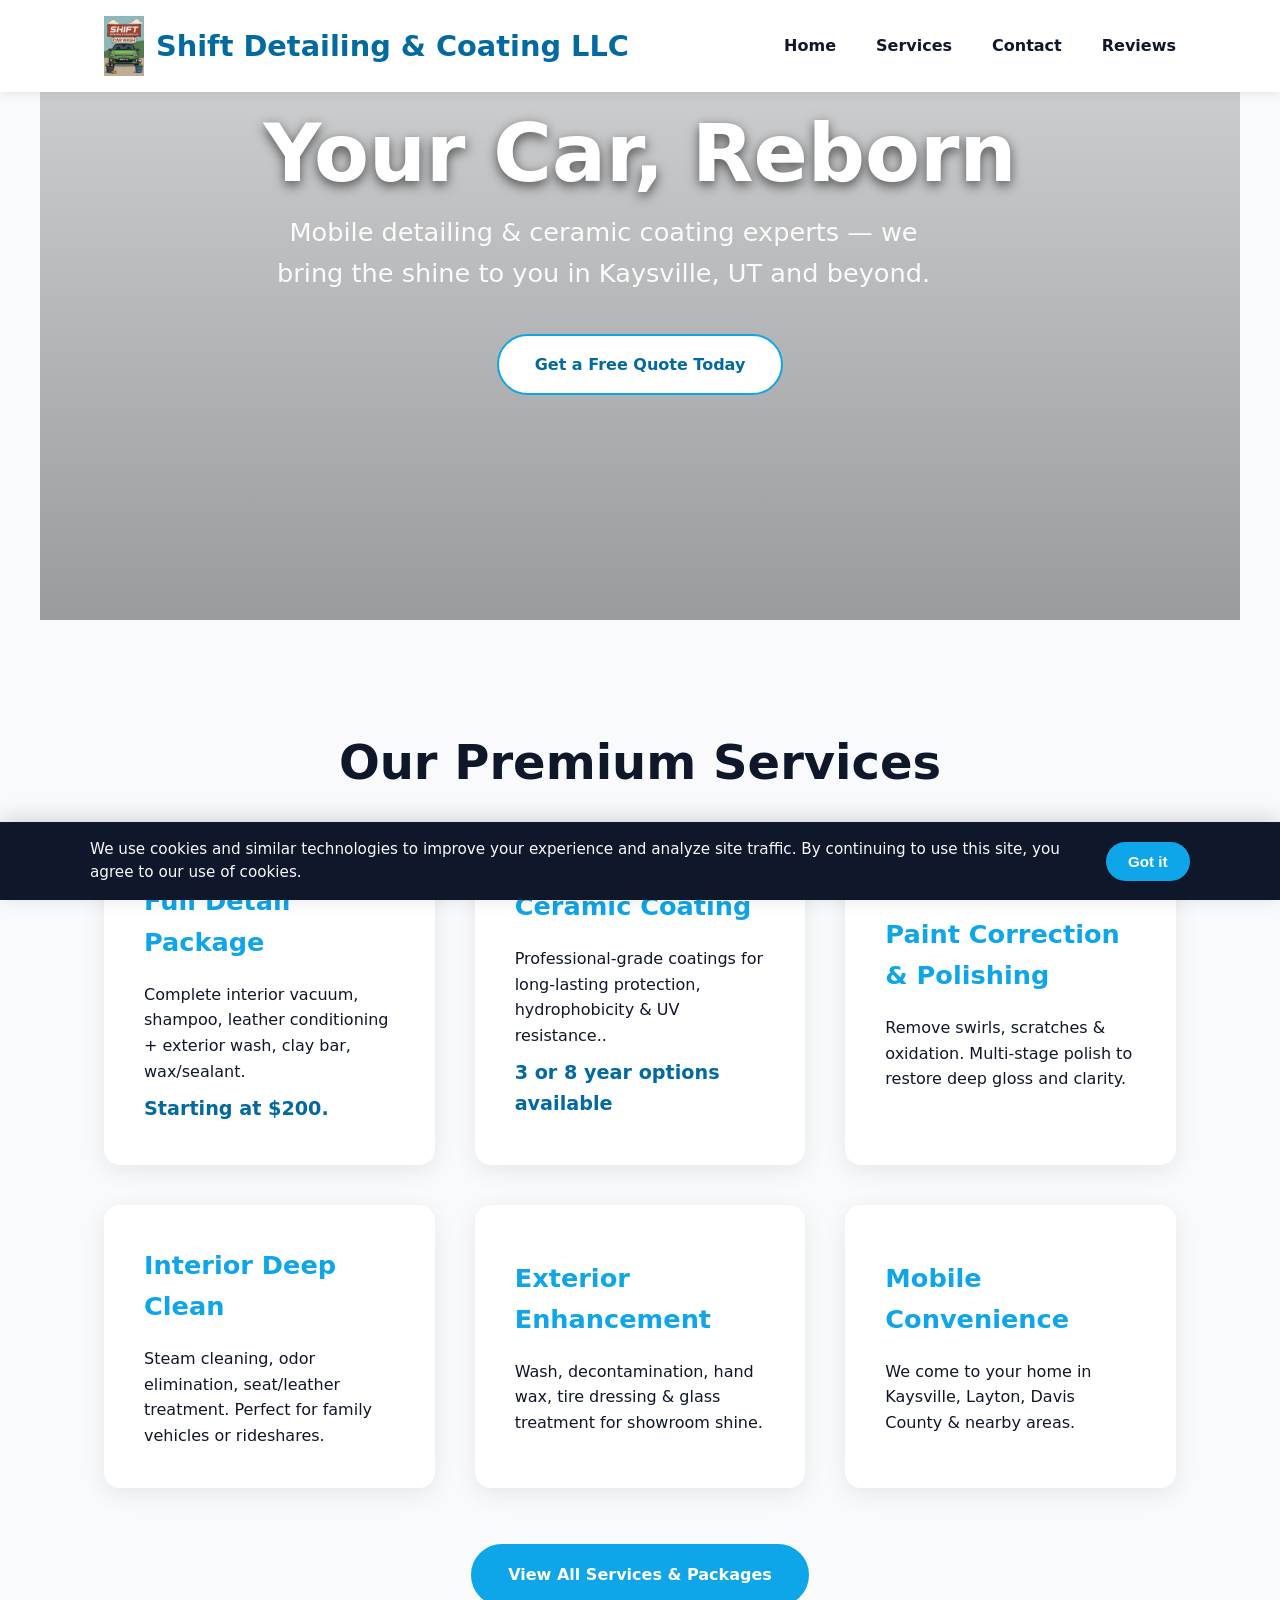
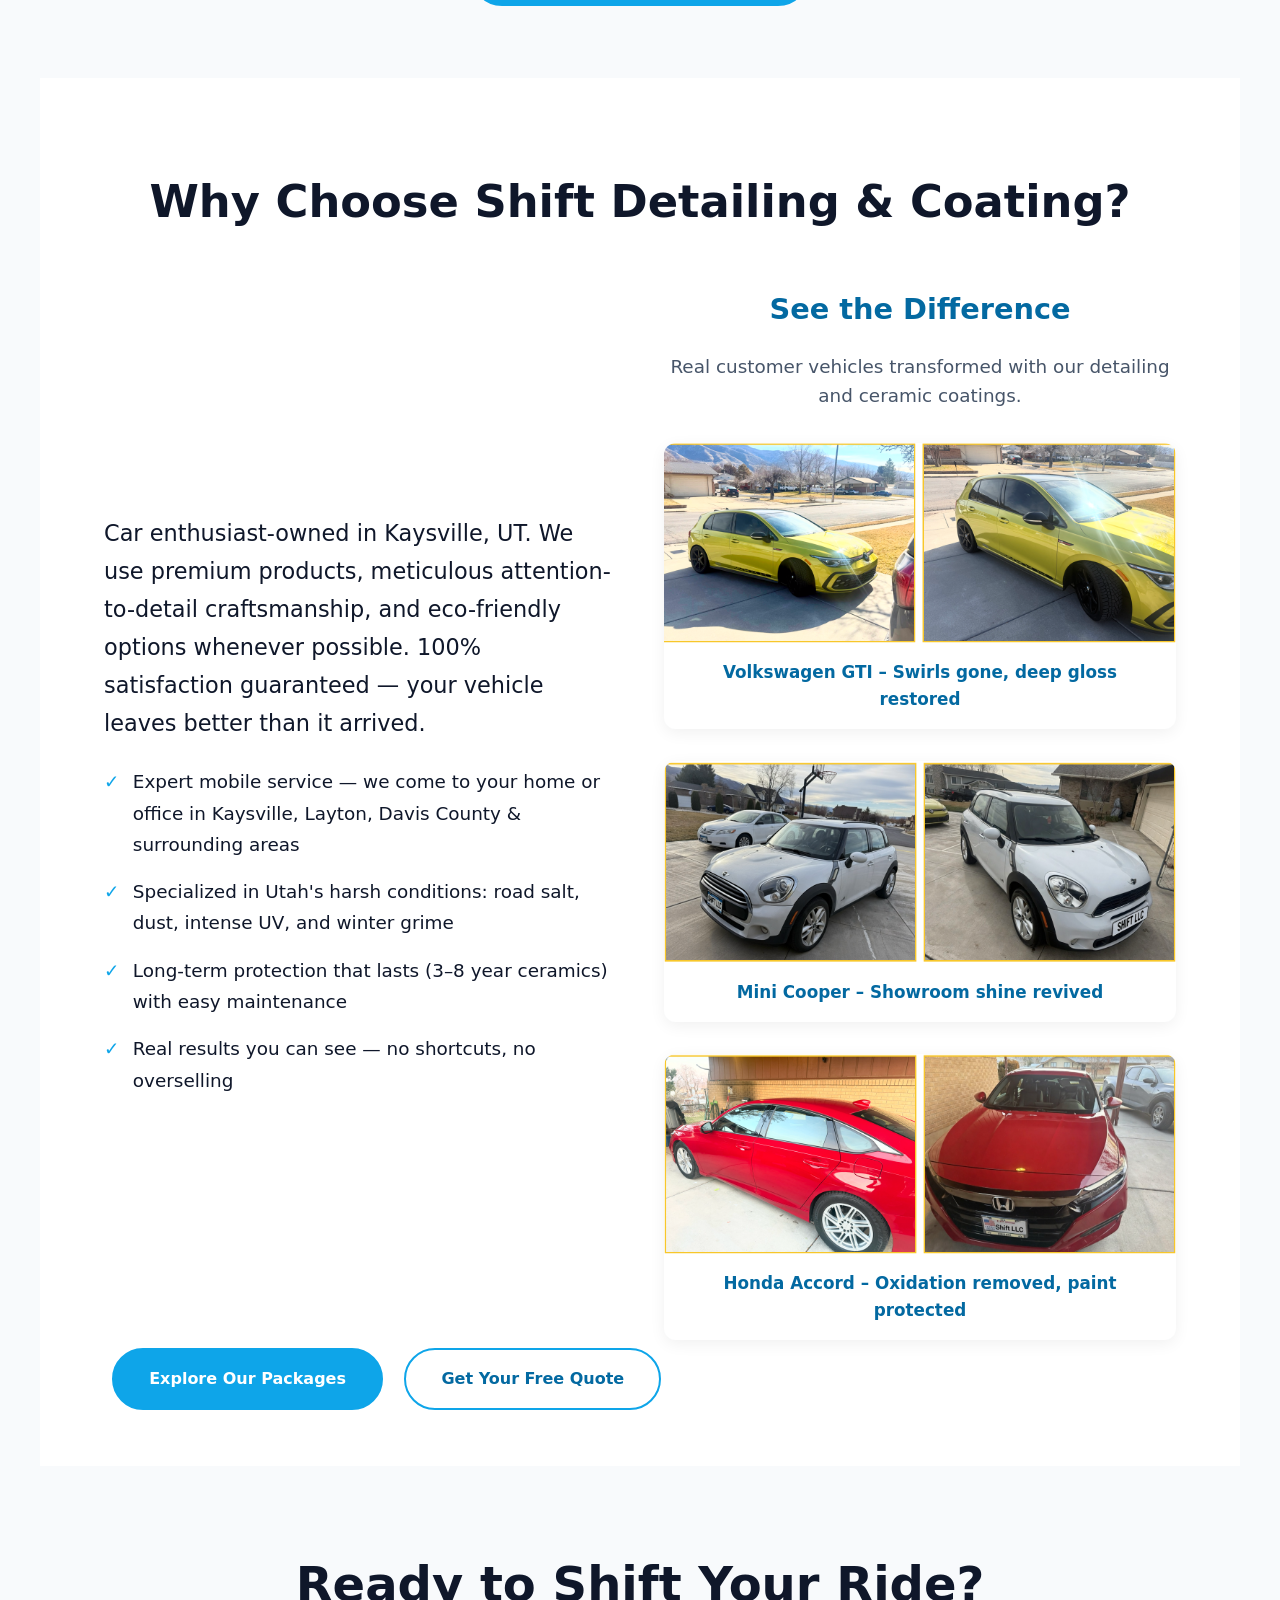
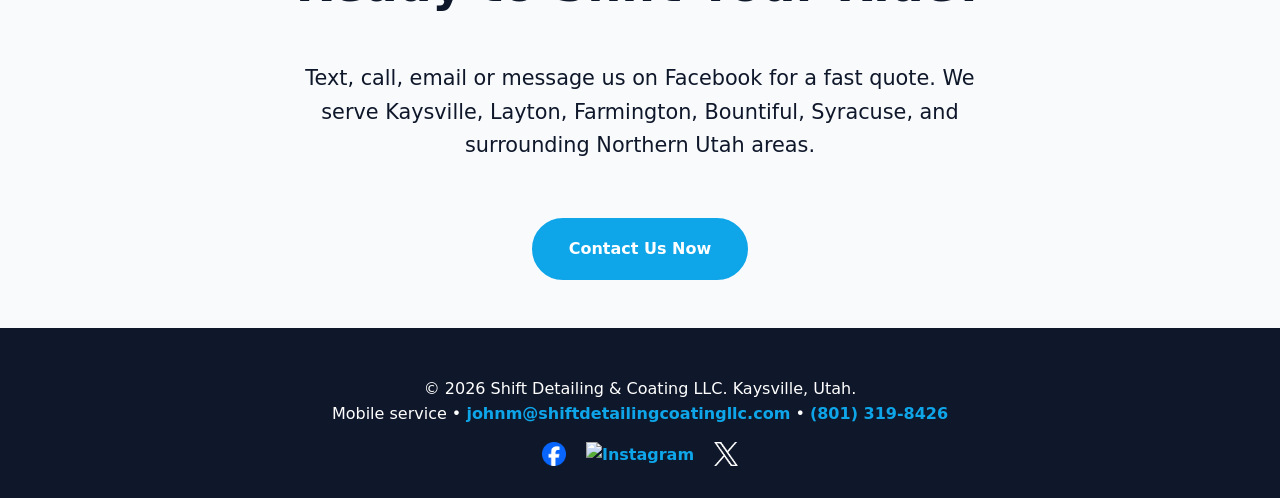
==== commit f93c68fa: "adding the recommended/encouraged cookie notifications" ====
--- a/index.html
+++ b/index.html
@@ -272,6 +272,14 @@
   </script>
 
   <script src="script.js" defer></script>
+
+  <!-- Cookie Banner -->
+  <div id="cookie-banner" class="cookie-banner" style="display: none;">
+    <div class="cookie-content">
+      <p>We use cookies and similar technologies to improve your experience and analyze site traffic. By continuing to use this site, you agree to our use of cookies.</p>
+      <button id="cookie-accept" class="cookie-btn">Got it</button>
+    </div>
+  </div>
 </body>
 
 </html>
--- a/style.css
+++ b/style.css
@@ -155,7 +155,7 @@
 
 /* General section styling – reduced default padding */
 section {
-  padding: 4rem 5%;
+  padding: 2.5rem 5%;
   /* Was 8rem – much tighter now */
   max-width: 1200px;
   margin: 0 auto;
@@ -1317,4 +1317,284 @@
   .ba-slider .ba-handle::before {
     font-size: 10px;
   }
+}
+
+/* =====================================================
+   Contact / Booking Form Styles
+   ===================================================== */
+
+.booking-form-section {
+  padding: 3rem 5% 5rem;
+  background: #f8fafc;
+}
+
+.booking-form-container {
+  max-width: 640px;
+  margin: 0 auto;
+  background: white;
+  border-radius: 16px;
+  box-shadow: 0 8px 30px rgba(0, 0, 0, 0.08);
+  padding: 2.5rem 2rem;
+}
+
+@media (min-width: 640px) {
+  .booking-form-container {
+    padding: 2.75rem 2.5rem;
+  }
+}
+
+.booking-form-container h2 {
+  text-align: center;
+  font-size: 1.85rem;
+  margin: 0 0 0.4rem;
+  color: var(--dark);
+}
+
+.form-subtitle {
+  text-align: center;
+  color: var(--gray);
+  font-size: 1.05rem;
+  margin-bottom: 2rem;
+  line-height: 1.5;
+}
+
+.booking-form .form-group {
+  margin-bottom: 1.25rem;
+}
+
+.booking-form label {
+  display: block;
+  font-weight: 600;
+  font-size: 0.95rem;
+  color: #1e293b;
+  margin-bottom: 0.4rem;
+}
+
+.booking-form label .optional {
+  font-weight: 400;
+  color: #64748b;
+  font-size: 0.88rem;
+}
+
+.booking-form input[type="text"],
+.booking-form input[type="email"],
+.booking-form input[type="tel"],
+.booking-form textarea {
+  width: 100%;
+  padding: 0.85rem 1rem;
+  font-size: 1rem;
+  border: 1.5px solid #e2e8f0;
+  border-radius: 10px;
+  background: #f8fafc;
+  color: #0f172a;
+  transition: border-color 0.2s, box-shadow 0.2s, background 0.2s;
+  font-family: inherit;
+  box-sizing: border-box;
+}
+
+.booking-form input:focus,
+.booking-form textarea:focus {
+  outline: none;
+  border-color: var(--primary);
+  background: #fff;
+  box-shadow: 0 0 0 3px rgba(14, 165, 233, 0.18);
+}
+
+.booking-form input::placeholder,
+.booking-form textarea::placeholder {
+  color: #94a3b8;
+}
+
+.booking-form textarea {
+  resize: vertical;
+  min-height: 110px;
+}
+
+.form-row {
+  display: grid;
+  grid-template-columns: 1fr;
+  gap: 1.25rem;
+}
+
+@media (min-width: 520px) {
+  .form-row {
+    grid-template-columns: 1fr 1fr;
+  }
+}
+
+.form-actions {
+  display: flex;
+  flex-wrap: wrap;
+  gap: 0.85rem;
+  justify-content: center;
+  margin-top: 1.75rem;
+  padding-top: 0.5rem;
+}
+
+.form-actions .btn {
+  min-width: 120px;
+  text-align: center;
+  cursor: pointer;
+  border: none;
+  font-size: 1rem;
+}
+
+.form-actions .btn-cancel {
+  background: transparent;
+  color: #475569;
+  border: 1.5px solid #cbd5e1;
+}
+
+.form-actions .btn-cancel:hover {
+  background: #f1f5f9;
+  transform: none;
+  box-shadow: none;
+}
+
+.form-actions .btn-submit {
+  background: var(--primary);
+  color: white;
+  border: 2px solid var(--primary);
+}
+
+.form-actions .btn-submit:hover {
+  background: var(--primary-dark);
+  border-color: var(--primary-dark);
+}
+
+/* Success / status message */
+.form-status {
+  display: none;
+  text-align: center;
+  padding: 1rem;
+  border-radius: 10px;
+  margin-bottom: 1.25rem;
+  font-weight: 600;
+}
+
+.form-status.success {
+  display: block;
+  background: #ecfdf5;
+  color: #065f46;
+  border: 1px solid #a7f3d0;
+}
+
+.form-status.error {
+  display: block;
+  background: #fef2f2;
+  color: #991b1b;
+  border: 1px solid #fecaca;
+}
+
+/* Textarea – wrapping + resizable */
+.booking-form textarea {
+  width: 100%;
+  padding: 0.85rem 1rem;
+  font-size: 1rem;
+  border: 1.5px solid #e2e8f0;
+  border-radius: 10px;
+  background: #f8fafc;
+  color: #0f172a;
+  font-family: inherit;
+  line-height: 1.5;
+  resize: both;                 /* allows both horizontal + vertical resize */
+  min-height: 90px;
+  min-width: 100%;              /* prevents it from getting too narrow */
+  max-width: 100%;              /* keeps it from overflowing the form */
+  box-sizing: border-box;
+  transition: border-color 0.2s, box-shadow 0.2s, background 0.2s;
+}
+
+.booking-form textarea:focus {
+  outline: none;
+  border-color: var(--primary);
+  background: #fff;
+  box-shadow: 0 0 0 3px rgba(14, 165, 233, 0.18);
+}
+
+.booking-form textarea::placeholder {
+  color: #94a3b8;
+}
+
+/* On mobile, keep vertical resize only (cleaner) */
+@media (max-width: 640px) {
+  .booking-form textarea {
+    resize: vertical;
+  }
+}
+
+.form-status.success {
+  position: relative;
+  animation: slideIn 0.35s ease;
+}
+
+@keyframes slideIn {
+  from {
+    opacity: 0;
+    transform: translateY(-10px);
+  }
+  to {
+    opacity: 1;
+    transform: translateY(0);
+  }
+}
+
+/* ===== Minimal Cookie Banner ===== */
+.cookie-banner {
+  position: fixed;
+  bottom: 0;
+  left: 0;
+  right: 0;
+  background: #0f172a;
+  color: #f8fafc;
+  padding: 1rem 1.25rem;
+  z-index: 9999;
+  box-shadow: 0 -4px 20px rgba(0, 0, 0, 0.15);
+  font-size: 0.95rem;
+  line-height: 1.5;
+}
+
+.cookie-content {
+  max-width: 1100px;
+  margin: 0 auto;
+  display: flex;
+  align-items: center;
+  justify-content: space-between;
+  gap: 1.5rem;
+  flex-wrap: wrap;
+}
+
+.cookie-content p {
+  margin: 0;
+  flex: 1;
+  min-width: 260px;
+}
+
+.cookie-btn {
+  background: var(--primary);
+  color: white;
+  border: none;
+  padding: 0.7rem 1.4rem;
+  border-radius: 50px;
+  font-weight: 600;
+  font-size: 0.95rem;
+  cursor: pointer;
+  white-space: nowrap;
+  transition: background 0.2s;
+}
+
+.cookie-btn:hover {
+  background: var(--primary-dark);
+}
+
+/* Mobile adjustment */
+@media (max-width: 600px) {
+  .cookie-content {
+    flex-direction: column;
+    text-align: center;
+  }
+  
+  .cookie-btn {
+    width: 100%;
+  }
 }
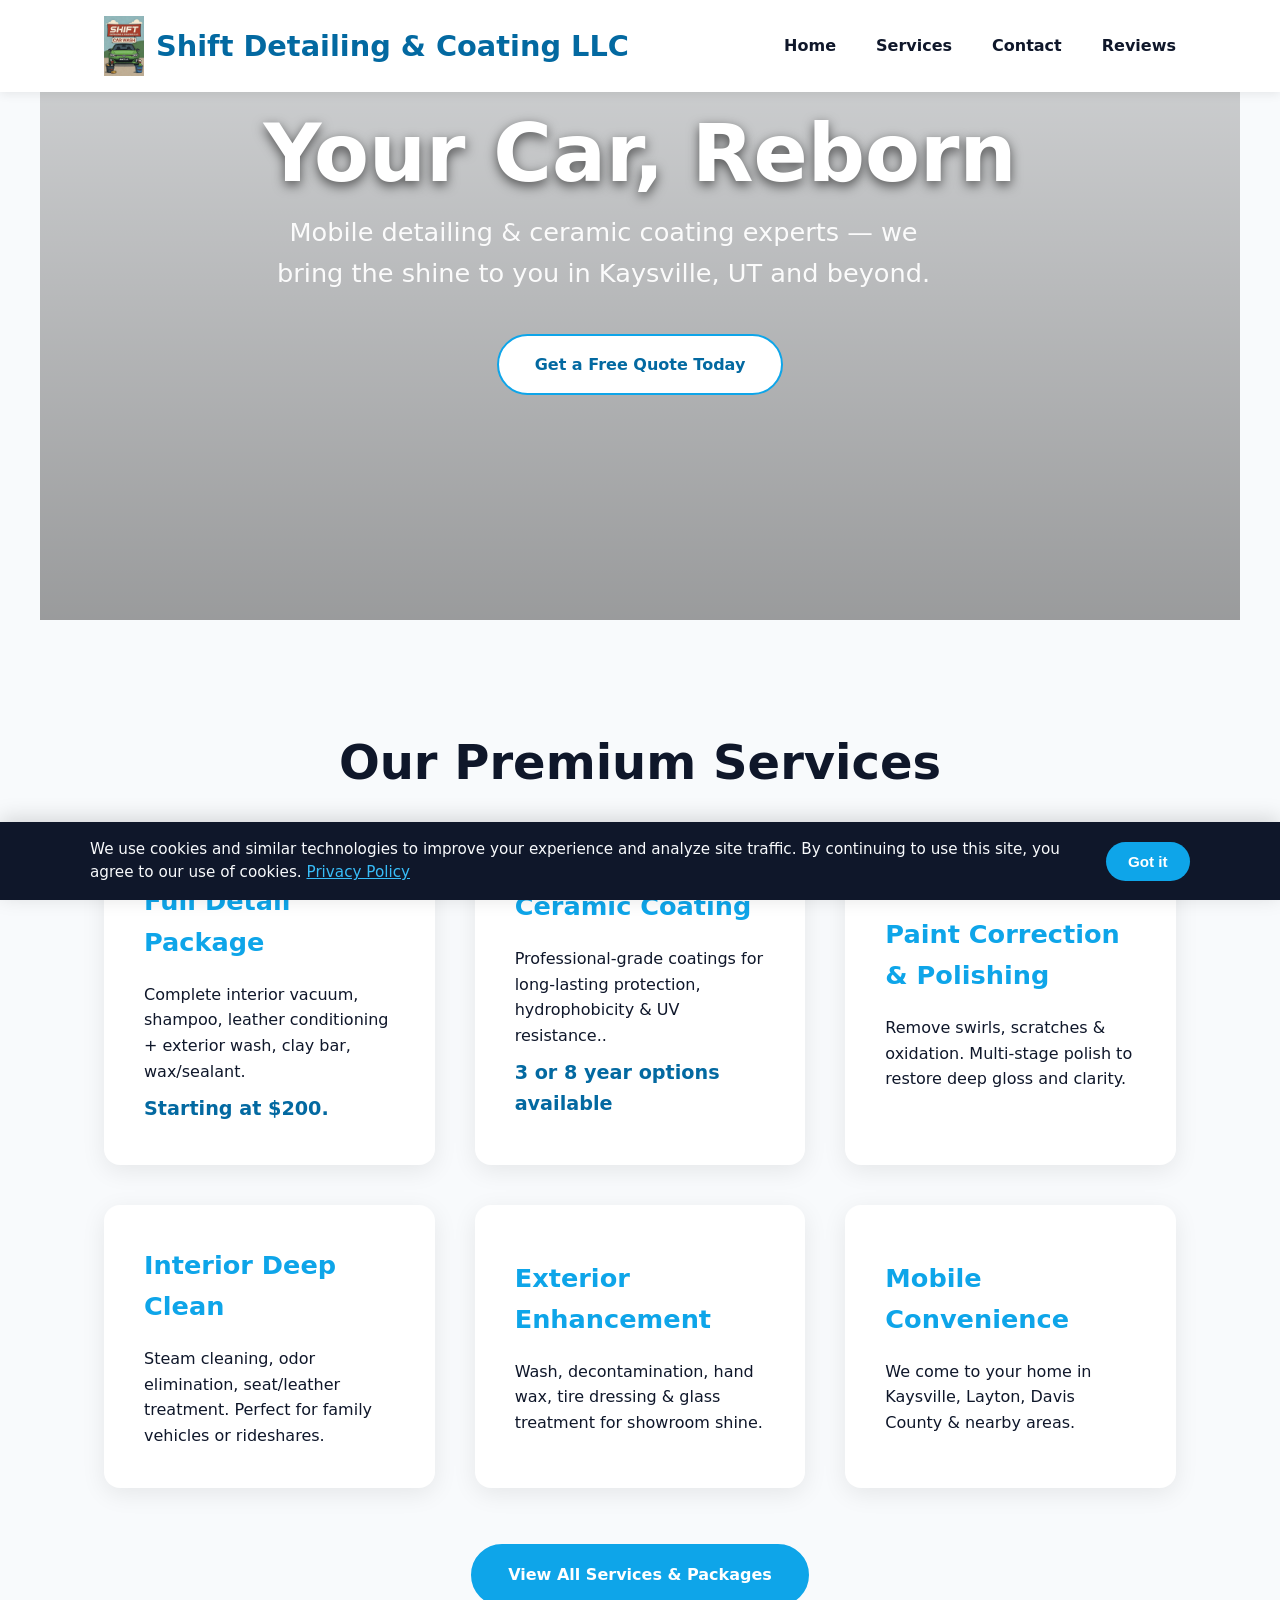
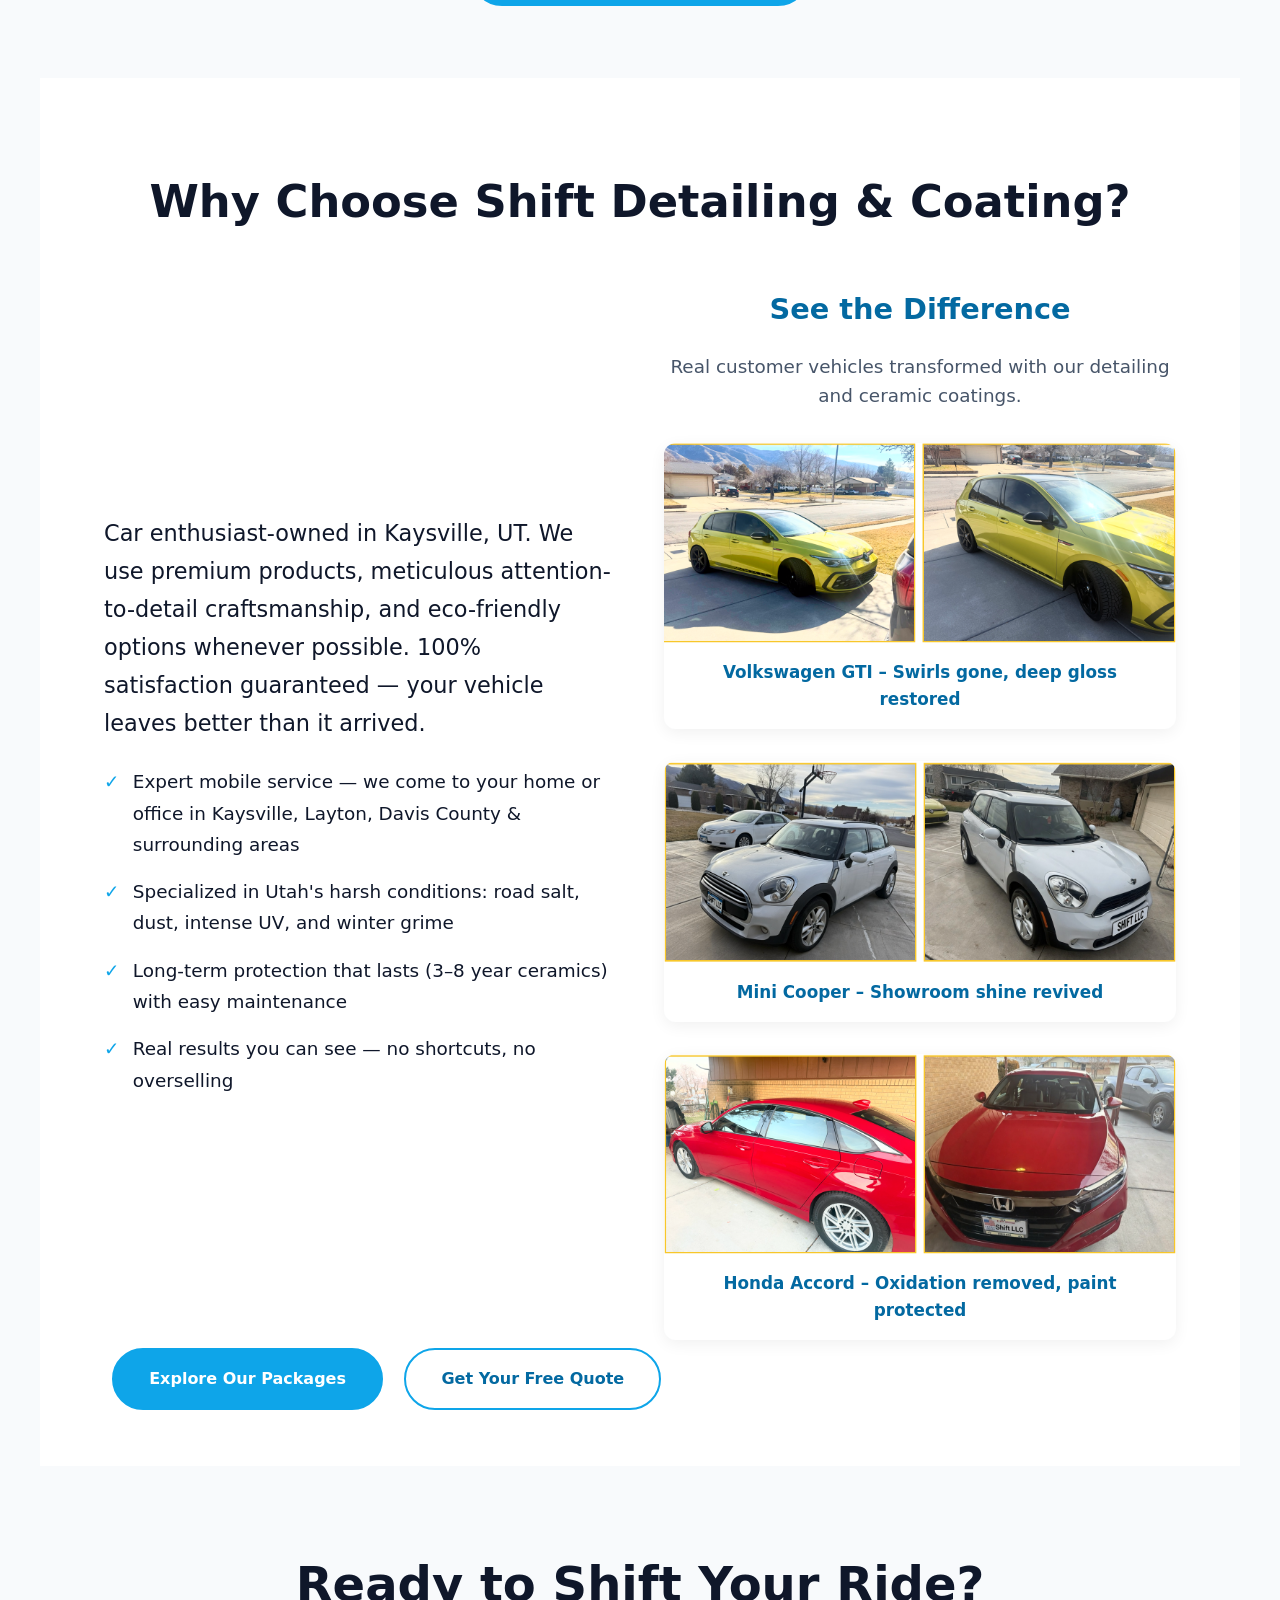
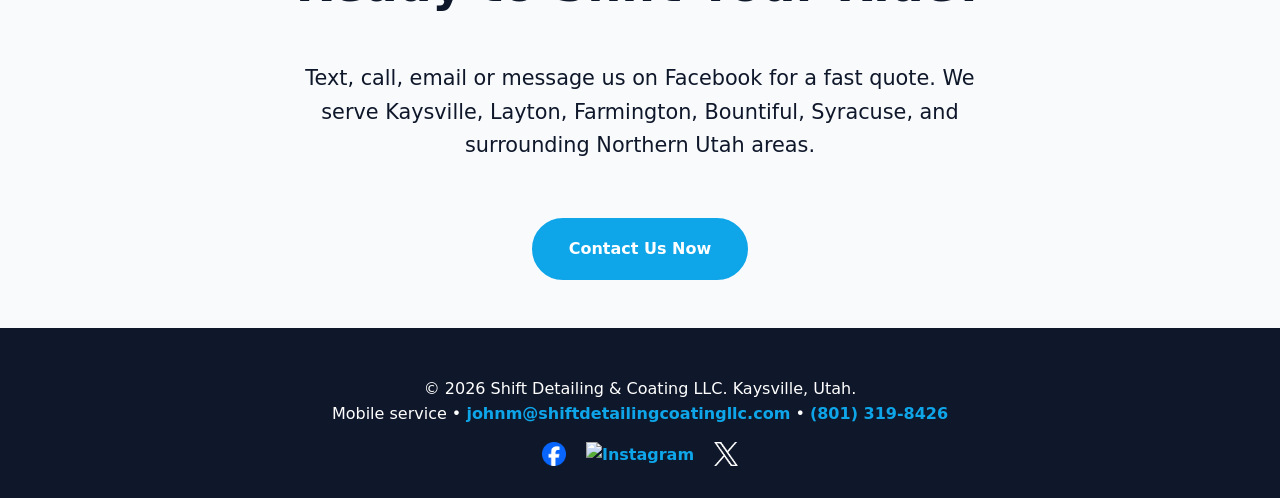
==== commit 60de6341: "adding the recommended/encouraged cookie notifications" ====
--- a/index.html
+++ b/index.html
@@ -276,7 +276,15 @@
   <!-- Cookie Banner -->
   <div id="cookie-banner" class="cookie-banner" style="display: none;">
     <div class="cookie-content">
-      <p>We use cookies and similar technologies to improve your experience and analyze site traffic. By continuing to use this site, you agree to our use of cookies.</p>
+      <p>
+        We use cookies and similar technologies to improve your experience and analyze site traffic. 
+        By continuing to use this site, you agree to our use of cookies. 
+        <a href="https://docs.google.com/document/d/e/2PACX-1vQSwf78sbeT3j_NGSSduElcUukM4qhoJiBy3TiytDyrCR4hchAntFRhpAPHk6WRK_GTiZZWI2yRu-cD/pub" 
+          target="_blank" rel="noopener" 
+          style="color: #38bdf8; text-decoration: underline;">
+          Privacy Policy
+        </a>
+      </p>
       <button id="cookie-accept" class="cookie-btn">Got it</button>
     </div>
   </div>
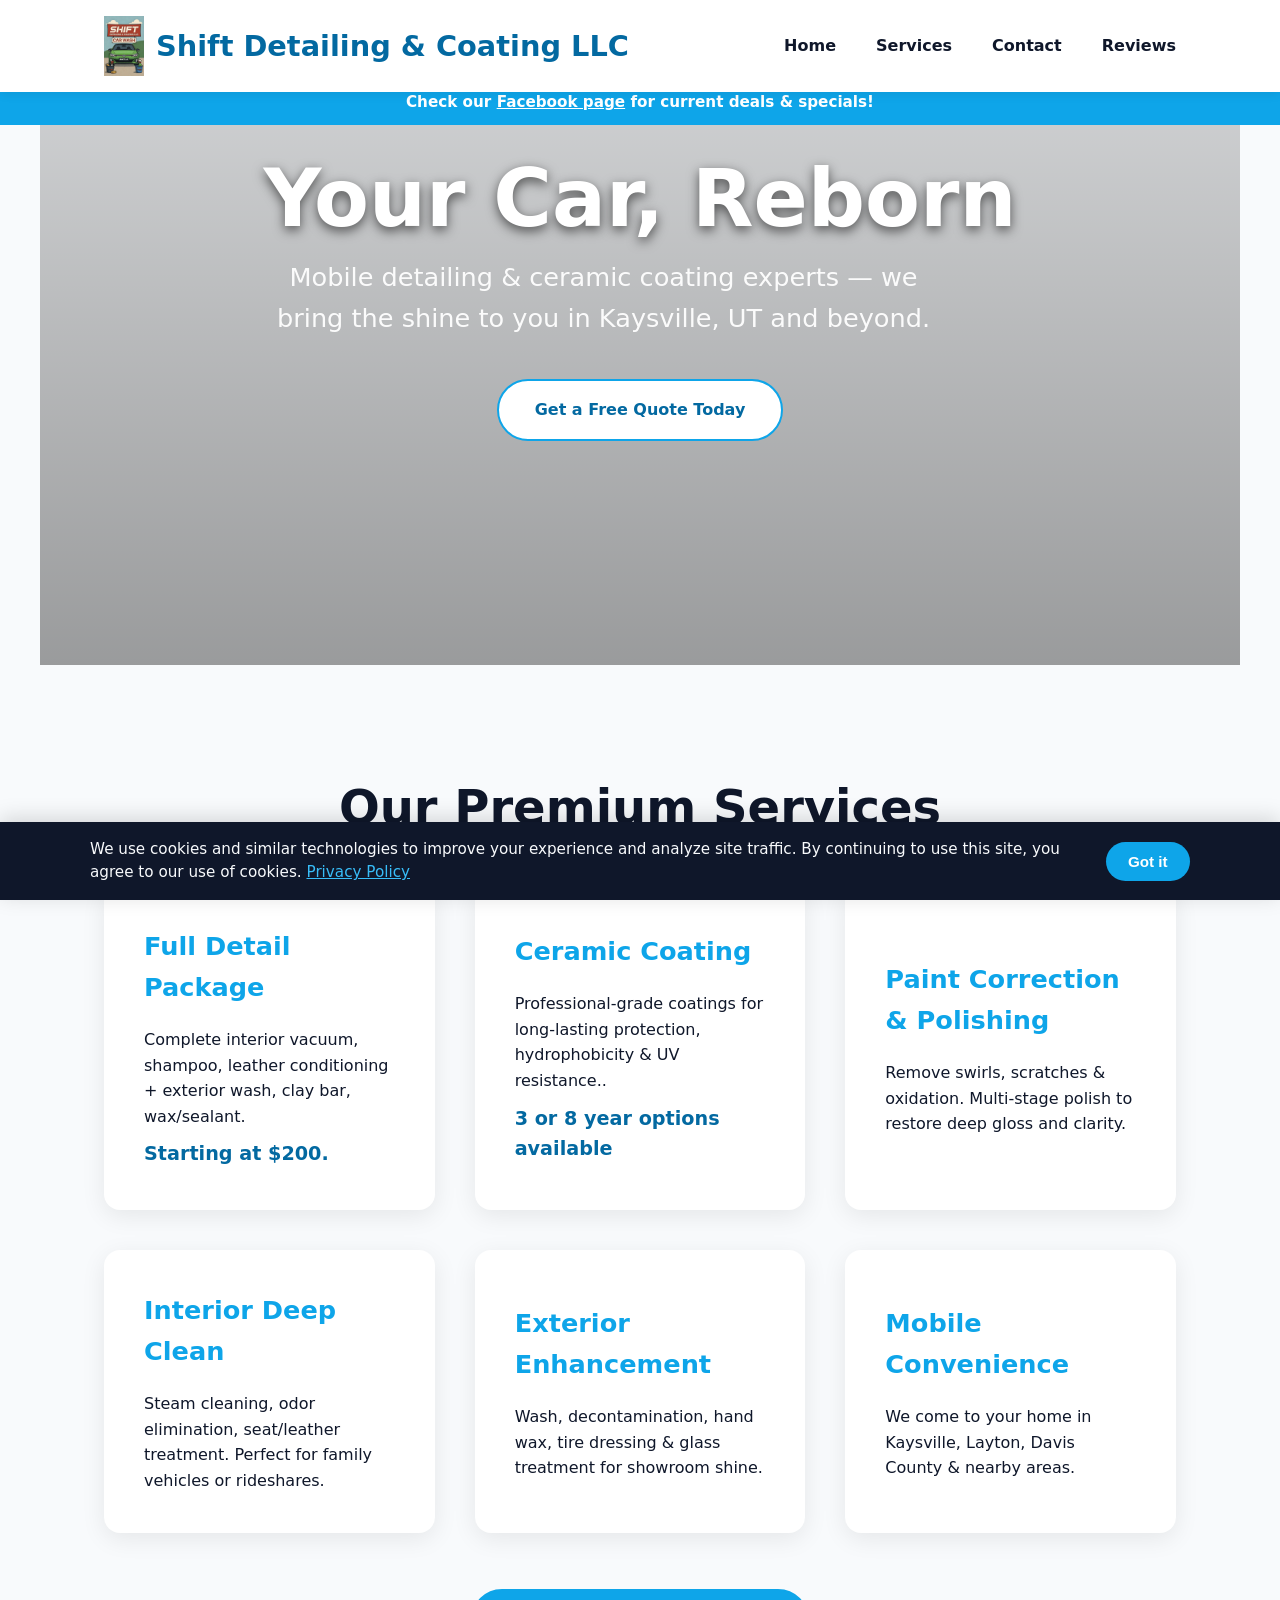
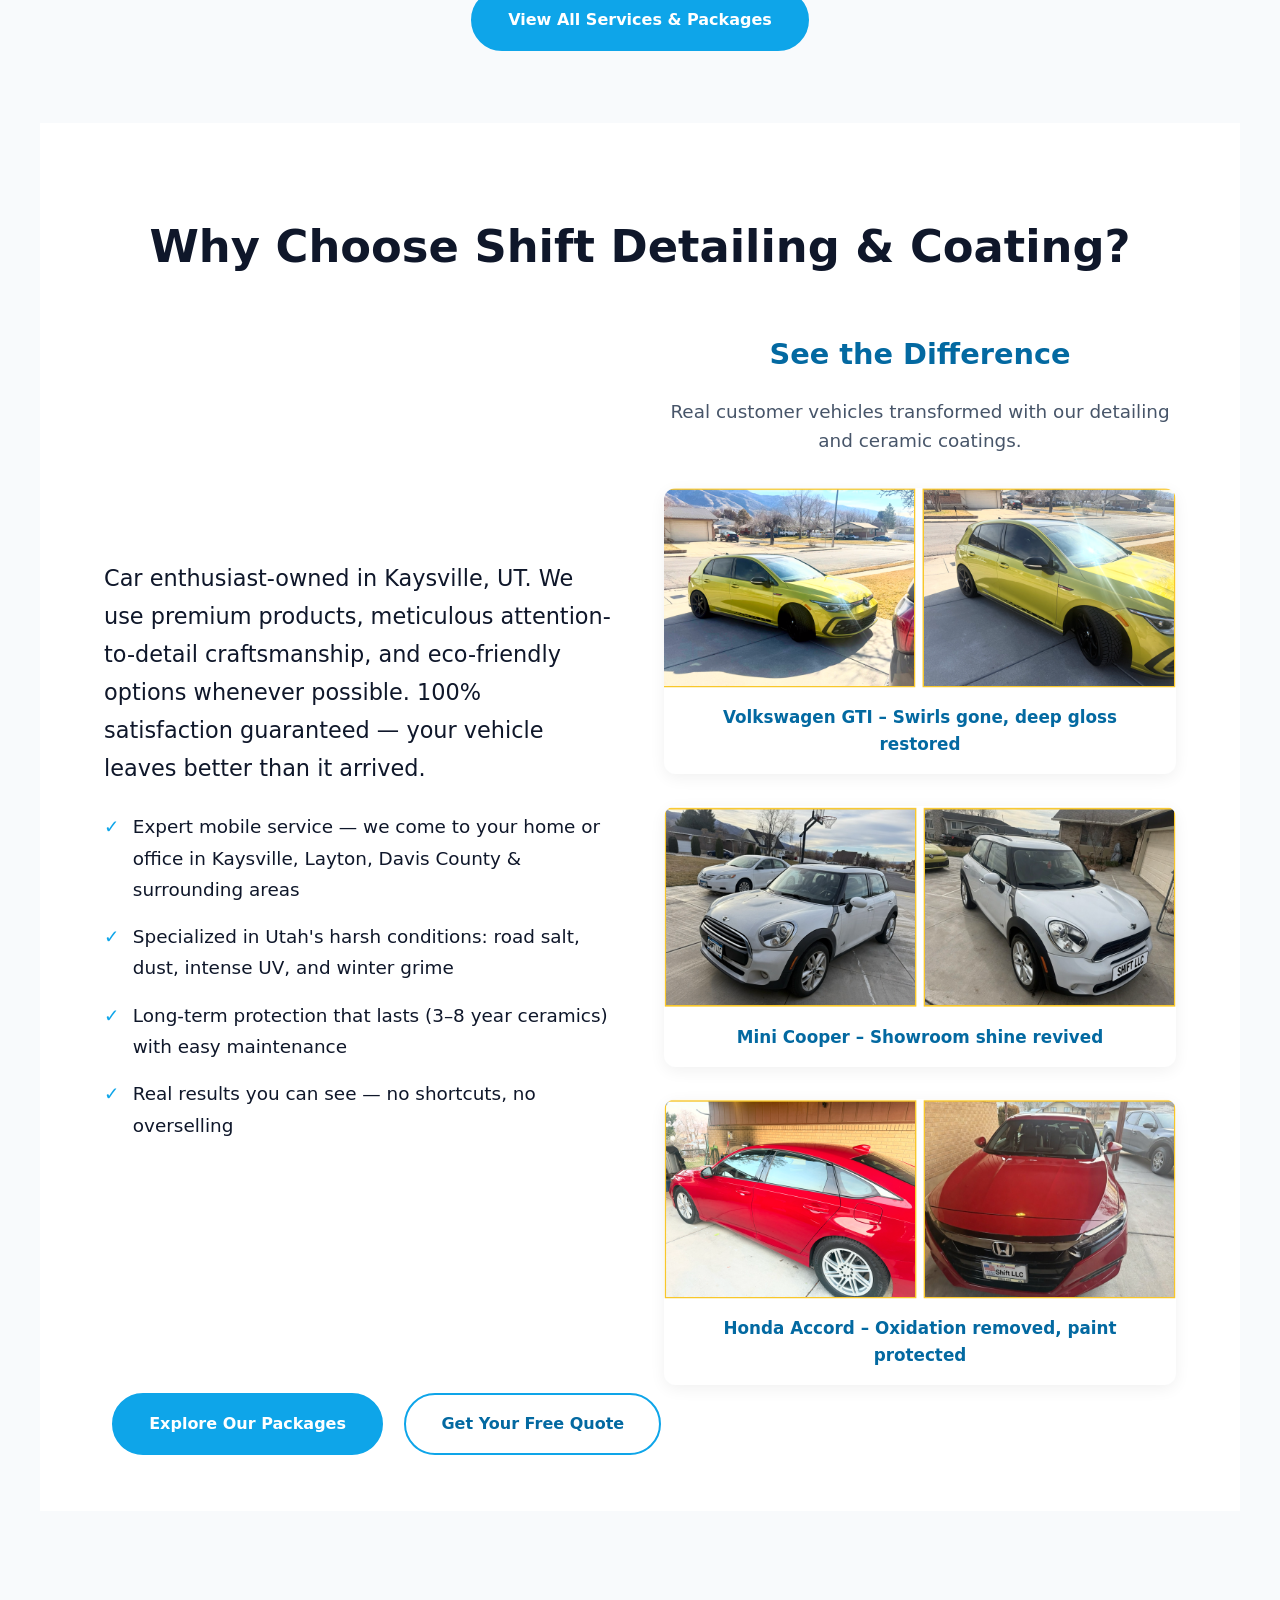
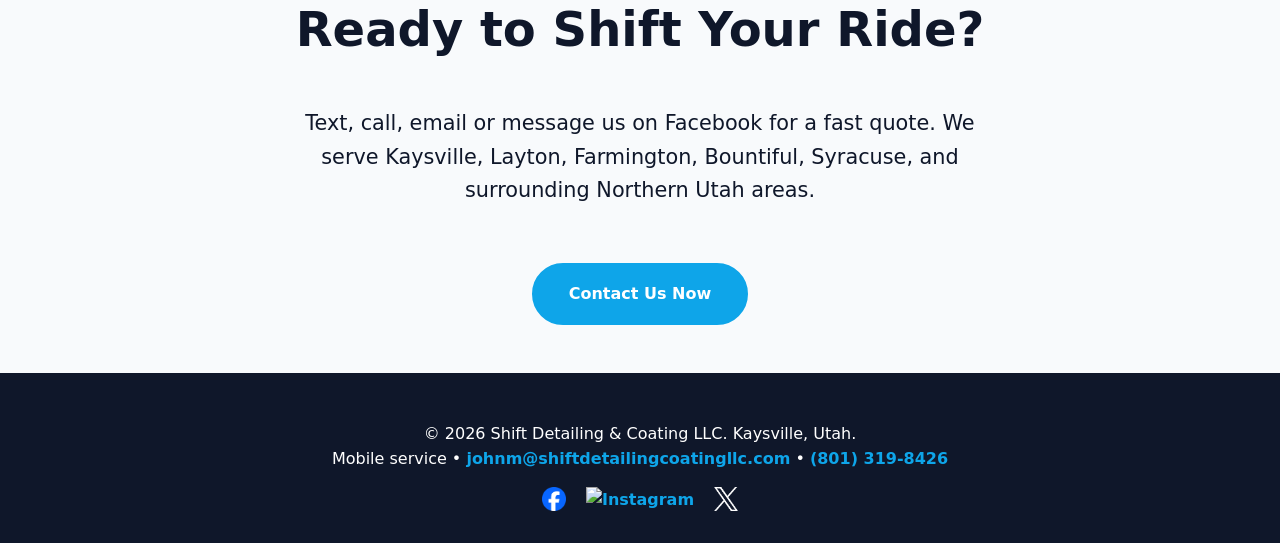
==== commit 7829c411: "updating/adding a facebook banner deals" ====
--- a/index.html
+++ b/index.html
@@ -79,6 +79,15 @@
       <div class="menu-toggle" id="menuToggle">☰</div>
     </nav>
   </header>
+
+    <!-- Facebook Deals Banner -->
+  <div class="fb-deals-banner">
+    <p>
+      Check our 
+      <a href="https://www.facebook.com/shiftdetailingcoatingllc" target="_blank" rel="noopener">Facebook page</a> 
+      for current deals & specials!
+    </p>
+  </div>
 
   <main>
     <section id="hero">
@@ -279,8 +288,7 @@
       <p>
         We use cookies and similar technologies to improve your experience and analyze site traffic. 
         By continuing to use this site, you agree to our use of cookies. 
-        <a href="https://docs.google.com/document/d/e/2PACX-1vQSwf78sbeT3j_NGSSduElcUukM4qhoJiBy3TiytDyrCR4hchAntFRhpAPHk6WRK_GTiZZWI2yRu-cD/pub" 
-          target="_blank" rel="noopener" 
+        <a href="privacy-policy.html" 
           style="color: #38bdf8; text-decoration: underline;">
           Privacy Policy
         </a>
--- a/style.css
+++ b/style.css
@@ -1597,4 +1597,38 @@
   .cookie-btn {
     width: 100%;
   }
+}
+
+
+/* =====================================================
+   Facebook Deals Banner
+   ===================================================== */
+
+.fb-deals-banner {
+  background: var(--primary);
+  color: white;
+  text-align: center;
+  padding: 0.65rem 1rem;
+  font-size: 0.95rem;
+  font-weight: 600;
+  position: relative;
+  z-index: 999; /* sits under the fixed header */
+}
+
+.fb-deals-banner a {
+  color: #fff;
+  text-decoration: underline;
+  font-weight: 700;
+}
+
+.fb-deals-banner a:hover {
+  opacity: 0.9;
+}
+
+/* Optional: make it slightly tighter on mobile */
+@media (max-width: 768px) {
+  .fb-deals-banner {
+    font-size: 0.9rem;
+    padding: 0.55rem 0.75rem;
+  }
 }
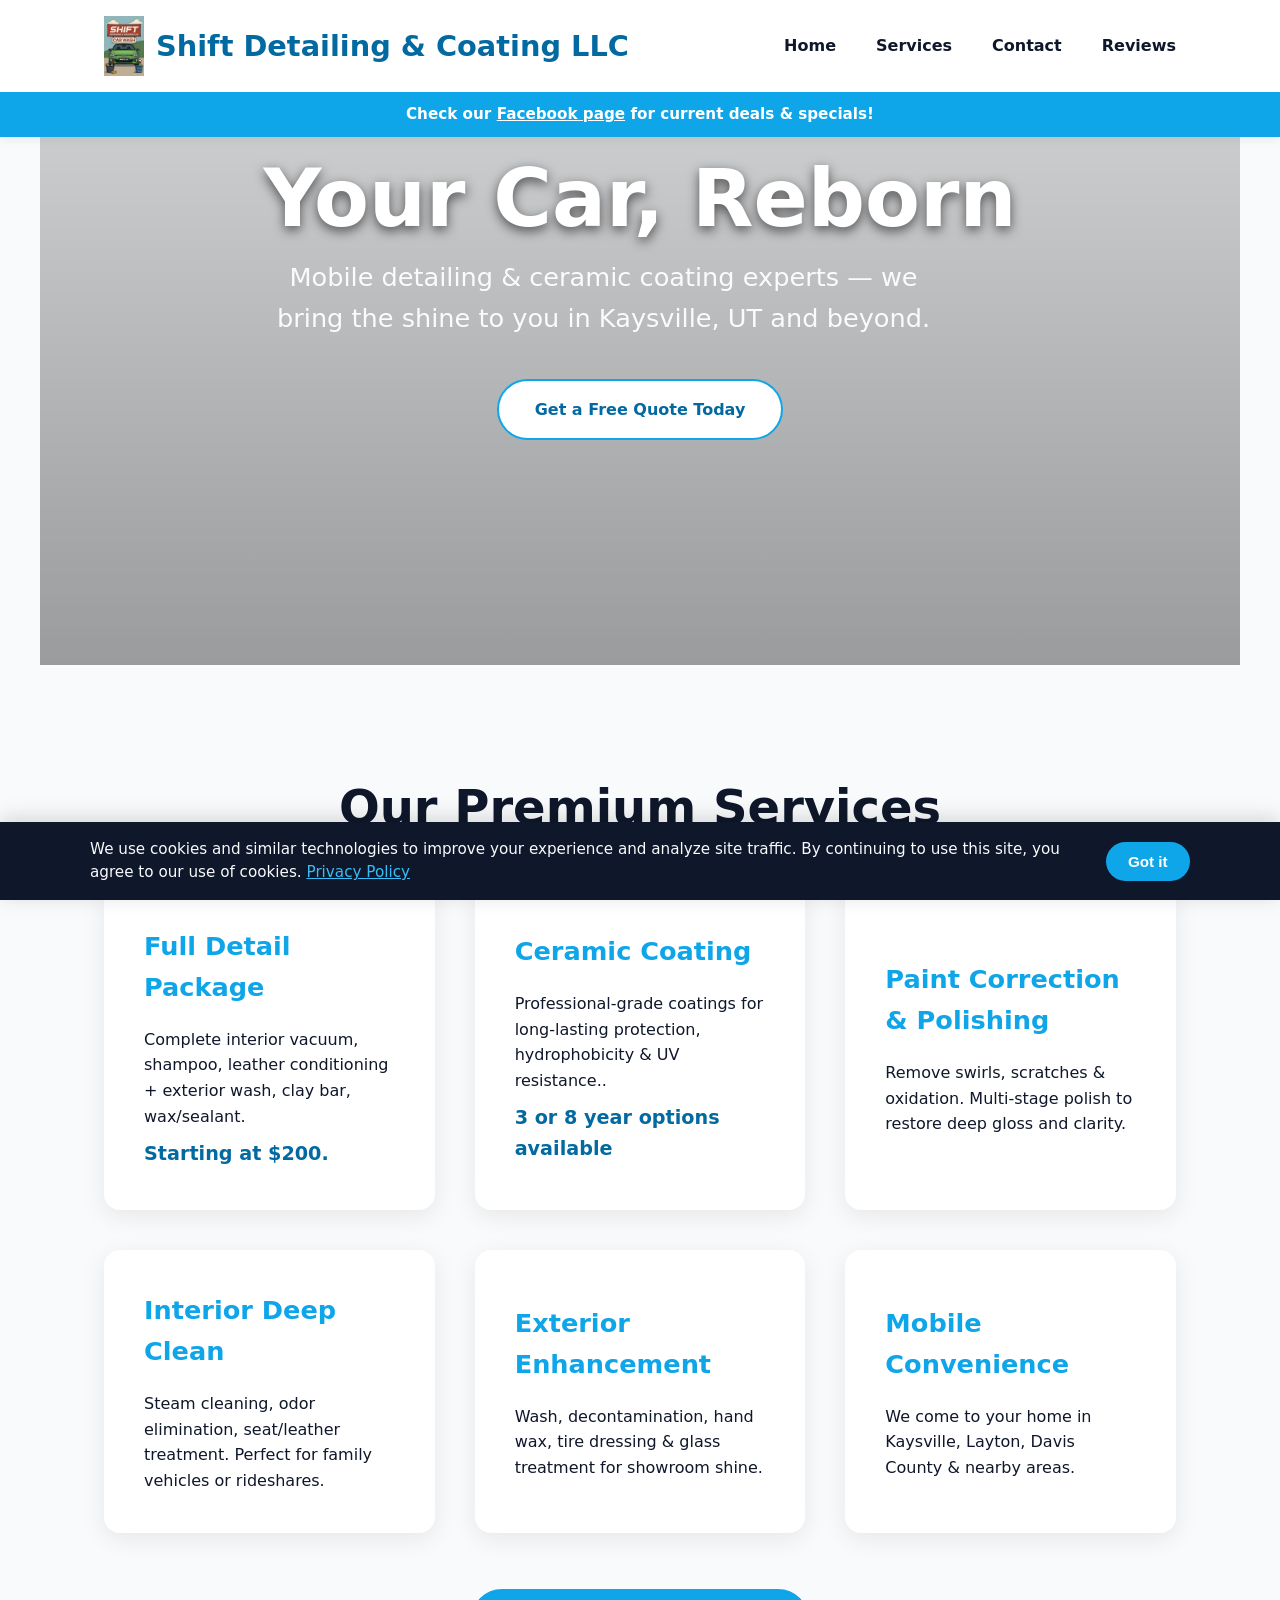
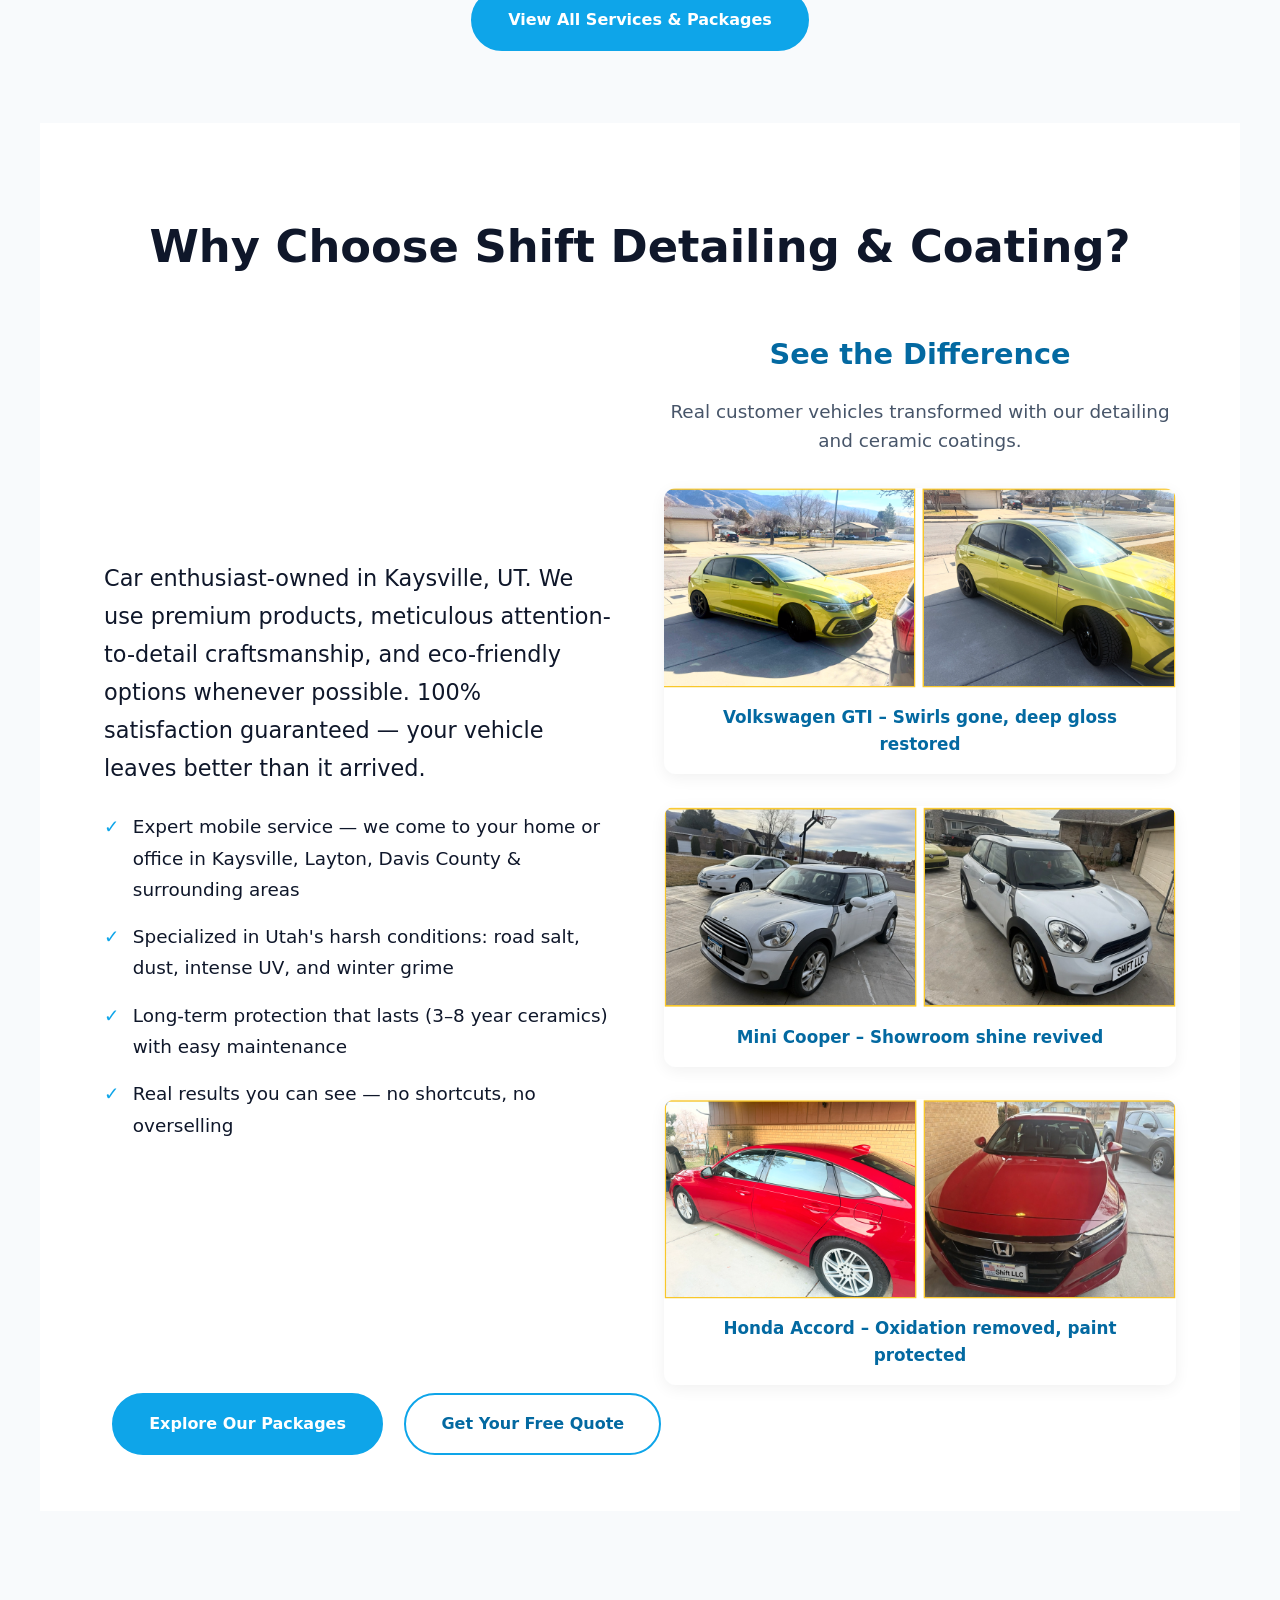
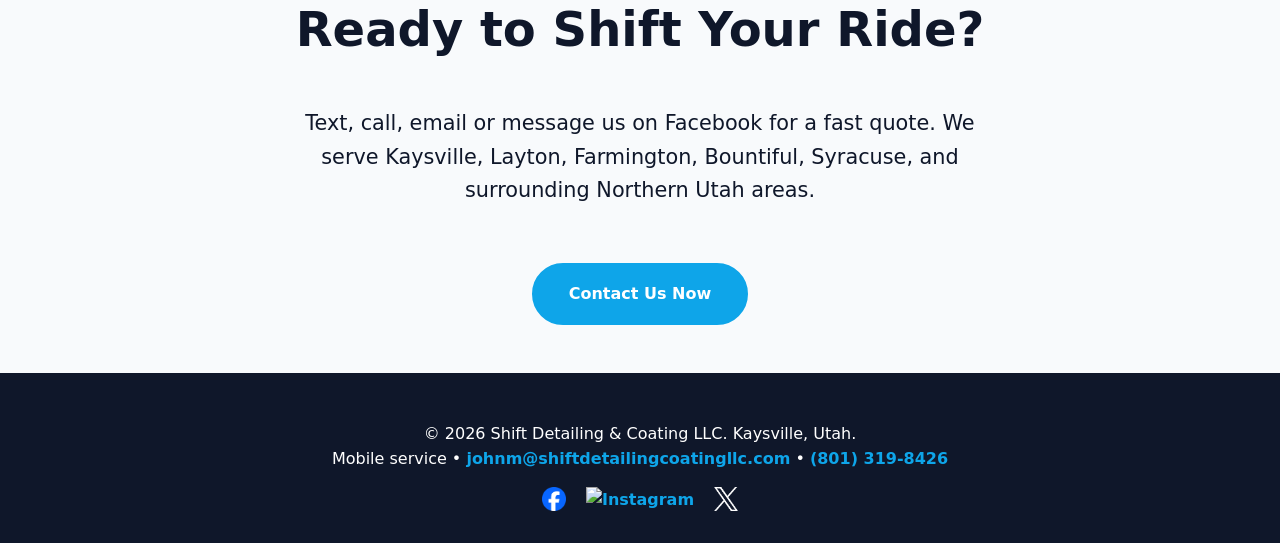
==== commit 93aa593f: "updating the banner to be in line and not hiding behind nor covering up the navigaiton or hero" ====
--- a/index.html
+++ b/index.html
@@ -1,301 +1,304 @@
-<!DOCTYPE html>
-<html lang="en">
-
-<head>
-  <meta charset="UTF-8" />
-  <meta name="viewport" content="width=device-width, initial-scale=1.0" />
-
-  <title>Shift Detailing & Coating LLC | Mobile Auto Detailing, Ceramic Coatings in Kaysville, UT</title>
-
-  <meta name="description"
-    content="Expert mobile auto detailing in Kaysville, UT. Ceramic coatings, paint correction, full car washes, decontamination, waxing, interior deep cleaning & more. We come to you in Layton, Davis County & Northern Utah." />
-
-  <meta name="keywords"
-    content="mobile auto detailing Kaysville, ceramic coating Utah, car detailing Layton, paint correction Kaysville, car wash Kaysville, decontamination, ceramic coating near me, auto waxing, interior detailing Davis County, mobile detailing Utah" />
-
-  <meta name="robots" content="index, follow" />
-  <meta name="author" content="Shift Detailing & Coating LLC" />
-  <link rel="canonical" href="https://shiftdetailingcoatingllc.com/" />
-
-  <meta property="og:title" content="Shift Detailing & Coating LLC | Mobile Auto Detailing & Ceramic Coatings" />
-  <meta property="og:description"
-    content="Professional mobile car detailing, ceramic coatings, paint correction, decontamination & waxing in Kaysville, Layton & Davis County, Utah." />
-  <meta property="og:type" content="website" />
-  <meta property="og:url" content="https://shiftdetailingcoatingllc.com/" />
-  <meta property="og:image" content="https://shiftdetailingcoatingllc.com/assets/ShiftLLCLogo.JPG" />
-  <meta property="og:locale" content="en_US" />
-
-  <meta name="twitter:card" content="summary_large_image" />
-  <meta name="twitter:site" content="@CoatingShi81471" />
-  <meta name="twitter:title" content="Mobile Auto Detailing & Ceramic Coatings - Kaysville, UT" />
-  <meta name="twitter:description"
-    content="Car wash, decontamination, waxing, paint correction & premium ceramic coatings. Mobile service in Kaysville, Layton & surrounding areas." />
-  <meta name="twitter:image" content="https://shiftdetailingcoatingllc.com/assets/ShiftLLCLogo.JPG" />
-
-  <link rel="icon" href="assets/ShiftLLCLogofavicon.JPG" type="image/jpeg">
-
-  <!-- Google tag (gtag.js) -->
-  <script async src="https://www.googletagmanager.com/gtag/js?id=G-4K6902SN7B"></script>
-  <script>
-    window.dataLayer = window.dataLayer || [];
-    function gtag() { dataLayer.push(arguments); }
-    gtag('js', new Date());
-
-    gtag('config', 'G-4K6902SN7B');
-  </script>
-
-  <link rel="stylesheet" href="style.css">
-
-  <!-- Google Tag (gtag.js)-->
-  <script async src="https://www.googletagmanager.com/gtag/js?id=G-4K6902SN7B"></script>
-  <script>
-    window.dataLayer = window.dataLayer || [];
-    function gtag() { dataLayer.push(arguments); }
-    gtag('js', new Date());
-    gtag('config', 'G-4K6902SN7B');
-  </script>
-</head>
-
-<body>
-
-  <header>
-    <nav>
-      <div class="logo">
-        <a href="index.html">
-          <img src="assets/ShiftLLCLogo.JPG"
-            alt="Shift Detailing & Coating LLC – Mobile Auto Detailing in Kaysville, UT"
-            style="max-height: 60px; width: auto;">
-        </a>
-        <span>Shift Detailing & Coating LLC</span>
-      </div>
-
-      <ul class="nav-links">
-        <li><a href="index.html">Home</a></li>
-        <li><a href="services.html">Services</a></li>
-        <li><a href="contact.html">Contact</a></li>
-        <li><a href="reviews.html">Reviews</a></li>
-      </ul>
-
-      <div class="menu-toggle" id="menuToggle">☰</div>
-    </nav>
-  </header>
-
-    <!-- Facebook Deals Banner -->
-  <div class="fb-deals-banner">
-    <p>
-      Check our 
-      <a href="https://www.facebook.com/shiftdetailingcoatingllc" target="_blank" rel="noopener">Facebook page</a> 
-      for current deals & specials!
-    </p>
-  </div>
-
-  <main>
-    <section id="hero">
-      <div class="hero-content">
-        <h1>Your Car, Reborn</h1>
-        <p class="lead">Mobile detailing & ceramic coating experts — we bring the shine to you in Kaysville, UT and
-          beyond.</p>
-        <a href="contact.html" class="btn primary">Get a Free Quote Today</a>
-      </div>
-    </section>
-
-    <section id="services">
-      <h2>Our Premium Services</h2>
-      <div class="grid-3">
-        <div class="card">
-          <h3>Full Detail Package</h3>
-          <p>Complete interior vacuum, shampoo, leather conditioning + exterior wash, clay bar, wax/sealant.</p>
-          <p class="card-price">Starting at
-            $200.</p>
-        </div>
-        <div class="card">
-          <h3>Ceramic Coating</h3>
-          <p>Professional-grade coatings for long-lasting protection, hydrophobicity & UV resistance..</p>
-          <p class="card-price"> 3 or 8 year options
-            available</p>
-        </div>
-        <div class="card">
-          <h3>Paint Correction & Polishing</h3>
-          <p>Remove swirls, scratches & oxidation. Multi-stage polish to restore deep gloss and clarity.</p>
-        </div>
-        <div class="card">
-          <h3>Interior Deep Clean</h3>
-          <p>Steam cleaning, odor elimination, seat/leather treatment. Perfect for family vehicles or rideshares.</p>
-        </div>
-        <div class="card">
-          <h3>Exterior Enhancement</h3>
-          <p>Wash, decontamination, hand wax, tire dressing & glass treatment for showroom shine.</p>
-        </div>
-        <div class="card">
-          <h3>Mobile Convenience</h3>
-          <p>We come to your home in Kaysville, Layton, Davis County & nearby areas.</p>
-        </div>
-      </div>
-      <div style="text-align: center; margin-top: 3rem;">
-        <a href="services.html" class="btn btn--primary">View All Services & Packages</a>
-      </div>
-    </section>
-
-    <section id="about" class="section section--about">
-      <div class="container">
-        <h2 class="section-title">Why Choose Shift Detailing & Coating?</h2>
-
-        <div class="about-grid">
-          <div class="about-text">
-            <p class="about-lead">
-              Car enthusiast-owned in Kaysville, UT. We use premium products, meticulous attention-to-detail
-              craftsmanship, and eco-friendly options whenever possible. 100% satisfaction guaranteed — your vehicle
-              leaves better than it arrived.
-            </p>
-            <ul class="about-benefits">
-              <li>Expert mobile service — we come to your home or office in Kaysville, Layton, Davis County &
-                surrounding areas</li>
-              <li>Specialized in Utah's harsh conditions: road salt, dust, intense UV, and winter grime</li>
-              <li>Long-term protection that lasts (3–8 year ceramics) with easy maintenance</li>
-              <li>Real results you can see — no shortcuts, no overselling</li>
-            </ul>
-          </div>
-
-          <div class="about-results">
-            <h3 class="block-title">See the Difference</h3>
-            <p class="results-subtitle">Real customer vehicles transformed with our detailing and ceramic coatings.</p>
-
-            <div class="results-grid">
-              <div class="result-item">
-                <figure>
-                  <img src="assets/Comparison/Side-by-side GTI.png"
-                    alt="Volkswagen GTI before and after professional detailing and ceramic coating" loading="lazy"
-                    class="comparison-img">
-                  <figcaption>Volkswagen GTI – Swirls gone, deep gloss restored</figcaption>
-                </figure>
-              </div>
-
-              <div class="result-item">
-                <figure>
-                  <img src="assets/Comparison/Side-by-Side Mini.png"
-                    alt="Mini Cooper before and after full detail, paint correction & protection" loading="lazy"
-                    class="comparison-img">
-                  <figcaption>Mini Cooper – Showroom shine revived</figcaption>
-                </figure>
-              </div>
-
-              <div class="result-item">
-                <figure>
-                  <img src="assets/Comparison/Side-by-side Accord.png"
-                    alt="Honda Accord before and after decontamination, polish & ceramic application" loading="lazy"
-                    class="comparison-img">
-                  <figcaption>Honda Accord – Oxidation removed, paint protected</figcaption>
-                </figure>
-              </div>
-            </div>
-          </div>
-        </div>
-
-        <div class="about-cta">
-          <a href="services.html" class="btn btn--primary">Explore Our Packages</a>
-          <a href="contact.html" class="btn">Get Your Free Quote</a>
-        </div>
-      </div>
-    </section>
-
-    <section id="contact-teaser">
-      <h2>Ready to Shift Your Ride?</h2>
-      <p style="text-align: center; font-size: 1.3rem; max-width: 700px; margin: 0 auto 3rem;">
-        Text, call, email or message us on Facebook for a fast quote. We serve Kaysville, Layton, Farmington, Bountiful,
-        Syracuse, and surrounding Northern Utah areas.
-      </p>
-      <div style="text-align: center;">
-        <a href="contact.html" class="btn btn--primary">Contact Us Now</a>
-      </div>
-    </section>
-  </main>
-
-  <footer>
-    <p>© 2026 Shift Detailing & Coating LLC. Kaysville, Utah.</p>
-    <p>Mobile service • <a href="mailto:johnm@shiftdetailingcoatingllc.com">johnm@shiftdetailingcoatingllc.com</a> • <a
-        href="tel:+18013198426">(801) 319-8426</a></p>
-  </footer>
-
-  <script type="application/ld+json">
-  {
-    "@context": "https://schema.org",
-    "@type": "LocalBusiness",
-    "@id": "https://shiftdetailingcoatingllc.com/#localbusiness",
-    "name": "Shift Detailing & Coating LLC",
-    "description": "Professional mobile auto detailing and ceramic coating service in Kaysville, Utah.",
-    "url": "https://shiftdetailingcoatingllc.com",
-    "telephone": "+18013198426",
-    "email": "johnm@shiftdetailingcoatingllc.com",
-    "address": {
-      "@type": "PostalAddress",
-      "streetAddress": "220 S 900 E",
-      "addressLocality": "Kaysville",
-      "addressRegion": "UT",
-      "postalCode": "84037",
-      "addressCountry": "US"
-    },
-    "geo": {
-      "@type": "GeoCoordinates",
-      "latitude": 41.0352,
-      "longitude": -111.9385
-    },
-    "areaServed": ["Kaysville", "Layton", "Farmington", "Bountiful", "Syracuse", "Davis County"],
-    "openingHoursSpecification": [
-      {
-        "@type": "OpeningHoursSpecification",
-        "dayOfWeek": ["Monday","Tuesday","Wednesday","Thursday","Friday","Saturday"],
-        "opens": "08:00",
-        "closes": "18:00"
-      }
-    ],
-    "priceRange": "$$",
-    "image": "https://shiftdetailingcoatingllc.com/assets/ShiftLLCLogo.JPG",
-    "sameAs": [
-      "https://x.com/CoatingShi81471",
-      "https://www.facebook.com/shiftdetailingcoatingllc",
-      "https://www.instagram.com/shiftdetailingcoatingllc/"
-    ],
-    "makesOffer": [
-      {
-        "@type": "Offer",
-        "itemOffered": { "@type": "Service", "name": "Mobile Auto Detailing" }
-      },
-      {
-        "@type": "Offer",
-        "itemOffered": { "@type": "Service", "name": "Ceramic Coating" }
-      },
-      {
-        "@type": "Offer",
-        "itemOffered": { "@type": "Service", "name": "Paint Correction & Polishing" }
-      },
-      {
-        "@type": "Offer",
-        "itemOffered": { "@type": "Service", "name": "Decontamination" }
-      },
-      {
-        "@type": "Offer",
-        "itemOffered": { "@type": "Service", "name": "Car Waxing & Sealants" }
-      }
-    ]
-  }
-  </script>
-
-  <script src="script.js" defer></script>
-
-  <!-- Cookie Banner -->
-  <div id="cookie-banner" class="cookie-banner" style="display: none;">
-    <div class="cookie-content">
-      <p>
-        We use cookies and similar technologies to improve your experience and analyze site traffic. 
-        By continuing to use this site, you agree to our use of cookies. 
-        <a href="privacy-policy.html" 
-          style="color: #38bdf8; text-decoration: underline;">
-          Privacy Policy
-        </a>
-      </p>
-      <button id="cookie-accept" class="cookie-btn">Got it</button>
-    </div>
-  </div>
-</body>
-
+<!DOCTYPE html>
+<html lang="en">
+
+<head>
+  <meta charset="UTF-8" />
+  <meta name="viewport" content="width=device-width, initial-scale=1.0" />
+
+  <title>Shift Detailing & Coating LLC | Mobile Auto Detailing, Ceramic Coatings in Kaysville, UT</title>
+
+  <meta name="description"
+    content="Expert mobile auto detailing in Kaysville, UT. Ceramic coatings, paint correction, full car washes, decontamination, waxing, interior deep cleaning & more. We come to you in Layton, Davis County & Northern Utah." />
+
+  <meta name="keywords"
+    content="mobile auto detailing Kaysville, ceramic coating Utah, car detailing Layton, paint correction Kaysville, car wash Kaysville, decontamination, ceramic coating near me, auto waxing, interior detailing Davis County, mobile detailing Utah" />
+
+  <meta name="robots" content="index, follow" />
+  <meta name="author" content="Shift Detailing & Coating LLC" />
+  <link rel="canonical" href="https://shiftdetailingcoatingllc.com/" />
+
+  <meta property="og:title" content="Shift Detailing & Coating LLC | Mobile Auto Detailing & Ceramic Coatings" />
+  <meta property="og:description"
+    content="Professional mobile car detailing, ceramic coatings, paint correction, decontamination & waxing in Kaysville, Layton & Davis County, Utah." />
+  <meta property="og:type" content="website" />
+  <meta property="og:url" content="https://shiftdetailingcoatingllc.com/" />
+  <meta property="og:image" content="https://shiftdetailingcoatingllc.com/assets/ShiftLLCLogo.JPG" />
+  <meta property="og:locale" content="en_US" />
+
+  <meta name="twitter:card" content="summary_large_image" />
+  <meta name="twitter:site" content="@CoatingShi81471" />
+  <meta name="twitter:title" content="Mobile Auto Detailing & Ceramic Coatings - Kaysville, UT" />
+  <meta name="twitter:description"
+    content="Car wash, decontamination, waxing, paint correction & premium ceramic coatings. Mobile service in Kaysville, Layton & surrounding areas." />
+  <meta name="twitter:image" content="https://shiftdetailingcoatingllc.com/assets/ShiftLLCLogo.JPG" />
+
+  <link rel="icon" href="assets/ShiftLLCLogofavicon.JPG" type="image/jpeg">
+
+  <!-- Google tag (gtag.js) -->
+  <script async src="https://www.googletagmanager.com/gtag/js?id=G-4K6902SN7B"></script>
+  <script>
+    window.dataLayer = window.dataLayer || [];
+    function gtag() { dataLayer.push(arguments); }
+    gtag('js', new Date());
+
+    gtag('config', 'G-4K6902SN7B');
+  </script>
+
+  <link rel="stylesheet" href="style.css">
+
+  <!-- Google Tag (gtag.js)-->
+  <script async src="https://www.googletagmanager.com/gtag/js?id=G-4K6902SN7B"></script>
+  <script>
+    window.dataLayer = window.dataLayer || [];
+    function gtag() { dataLayer.push(arguments); }
+    gtag('js', new Date());
+    gtag('config', 'G-4K6902SN7B');
+  </script>
+</head>
+
+<body>
+
+  <header>
+    <nav>
+      <div class="logo">
+        <a href="index.html">
+          <img src="assets/ShiftLLCLogo.JPG"
+            alt="Shift Detailing & Coating LLC – Mobile Auto Detailing in Kaysville, UT"
+            style="max-height: 60px; width: auto;">
+        </a>
+        <span>Shift Detailing & Coating LLC</span>
+      </div>
+
+      <ul class="nav-links">
+        <li><a href="index.html">Home</a></li>
+        <li><a href="services.html">Services</a></li>
+        <li><a href="contact.html">Contact</a></li>
+        <li><a href="reviews.html">Reviews</a></li>
+      </ul>
+
+      <div class="menu-toggle" id="menuToggle">☰</div>
+        <!-- Facebook Deals Banner -->
+  
+    </nav>
+<div class="fb-deals-banner">
+    <p>
+      Check our 
+      <a href="https://www.facebook.com/share/p/1DL7Pm52QZ" target="_blank" rel="noopener">Facebook page</a> 
+      for current deals & specials!
+    </p>
+  </div>
+    
+  </header>
+
+  
+
+  <main>
+    <section id="hero">
+      <div class="hero-content">
+        <h1>Your Car, Reborn</h1>
+        <p class="lead">Mobile detailing & ceramic coating experts — we bring the shine to you in Kaysville, UT and
+          beyond.</p>
+        <a href="contact.html" class="btn primary">Get a Free Quote Today</a>
+      </div>
+    </section>
+
+    <section id="services">
+      <h2>Our Premium Services</h2>
+      <div class="grid-3">
+        <div class="card">
+          <h3>Full Detail Package</h3>
+          <p>Complete interior vacuum, shampoo, leather conditioning + exterior wash, clay bar, wax/sealant.</p>
+          <p class="card-price">Starting at
+            $200.</p>
+        </div>
+        <div class="card">
+          <h3>Ceramic Coating</h3>
+          <p>Professional-grade coatings for long-lasting protection, hydrophobicity & UV resistance..</p>
+          <p class="card-price"> 3 or 8 year options
+            available</p>
+        </div>
+        <div class="card">
+          <h3>Paint Correction & Polishing</h3>
+          <p>Remove swirls, scratches & oxidation. Multi-stage polish to restore deep gloss and clarity.</p>
+        </div>
+        <div class="card">
+          <h3>Interior Deep Clean</h3>
+          <p>Steam cleaning, odor elimination, seat/leather treatment. Perfect for family vehicles or rideshares.</p>
+        </div>
+        <div class="card">
+          <h3>Exterior Enhancement</h3>
+          <p>Wash, decontamination, hand wax, tire dressing & glass treatment for showroom shine.</p>
+        </div>
+        <div class="card">
+          <h3>Mobile Convenience</h3>
+          <p>We come to your home in Kaysville, Layton, Davis County & nearby areas.</p>
+        </div>
+      </div>
+      <div style="text-align: center; margin-top: 3rem;">
+        <a href="services.html" class="btn btn--primary">View All Services & Packages</a>
+      </div>
+    </section>
+
+    <section id="about" class="section section--about">
+      <div class="container">
+        <h2 class="section-title">Why Choose Shift Detailing & Coating?</h2>
+
+        <div class="about-grid">
+          <div class="about-text">
+            <p class="about-lead">
+              Car enthusiast-owned in Kaysville, UT. We use premium products, meticulous attention-to-detail
+              craftsmanship, and eco-friendly options whenever possible. 100% satisfaction guaranteed — your vehicle
+              leaves better than it arrived.
+            </p>
+            <ul class="about-benefits">
+              <li>Expert mobile service — we come to your home or office in Kaysville, Layton, Davis County &
+                surrounding areas</li>
+              <li>Specialized in Utah's harsh conditions: road salt, dust, intense UV, and winter grime</li>
+              <li>Long-term protection that lasts (3–8 year ceramics) with easy maintenance</li>
+              <li>Real results you can see — no shortcuts, no overselling</li>
+            </ul>
+          </div>
+
+          <div class="about-results">
+            <h3 class="block-title">See the Difference</h3>
+            <p class="results-subtitle">Real customer vehicles transformed with our detailing and ceramic coatings.</p>
+
+            <div class="results-grid">
+              <div class="result-item">
+                <figure>
+                  <img src="assets/Comparison/Side-by-side GTI.png"
+                    alt="Volkswagen GTI before and after professional detailing and ceramic coating" loading="lazy"
+                    class="comparison-img">
+                  <figcaption>Volkswagen GTI – Swirls gone, deep gloss restored</figcaption>
+                </figure>
+              </div>
+
+              <div class="result-item">
+                <figure>
+                  <img src="assets/Comparison/Side-by-Side Mini.png"
+                    alt="Mini Cooper before and after full detail, paint correction & protection" loading="lazy"
+                    class="comparison-img">
+                  <figcaption>Mini Cooper – Showroom shine revived</figcaption>
+                </figure>
+              </div>
+
+              <div class="result-item">
+                <figure>
+                  <img src="assets/Comparison/Side-by-side Accord.png"
+                    alt="Honda Accord before and after decontamination, polish & ceramic application" loading="lazy"
+                    class="comparison-img">
+                  <figcaption>Honda Accord – Oxidation removed, paint protected</figcaption>
+                </figure>
+              </div>
+            </div>
+          </div>
+        </div>
+
+        <div class="about-cta">
+          <a href="services.html" class="btn btn--primary">Explore Our Packages</a>
+          <a href="contact.html" class="btn">Get Your Free Quote</a>
+        </div>
+      </div>
+    </section>
+
+    <section id="contact-teaser">
+      <h2>Ready to Shift Your Ride?</h2>
+      <p style="text-align: center; font-size: 1.3rem; max-width: 700px; margin: 0 auto 3rem;">
+        Text, call, email or message us on Facebook for a fast quote. We serve Kaysville, Layton, Farmington, Bountiful,
+        Syracuse, and surrounding Northern Utah areas.
+      </p>
+      <div style="text-align: center;">
+        <a href="contact.html" class="btn btn--primary">Contact Us Now</a>
+      </div>
+    </section>
+  </main>
+
+  <footer>
+    <p>© 2026 Shift Detailing & Coating LLC. Kaysville, Utah.</p>
+    <p>Mobile service • <a href="mailto:johnm@shiftdetailingcoatingllc.com">johnm@shiftdetailingcoatingllc.com</a> • <a
+        href="tel:+18013198426">(801) 319-8426</a></p>
+  </footer>
+
+  <script type="application/ld+json">
+  {
+    "@context": "https://schema.org",
+    "@type": "LocalBusiness",
+    "@id": "https://shiftdetailingcoatingllc.com/#localbusiness",
+    "name": "Shift Detailing & Coating LLC",
+    "description": "Professional mobile auto detailing and ceramic coating service in Kaysville, Utah.",
+    "url": "https://shiftdetailingcoatingllc.com",
+    "telephone": "+18013198426",
+    "email": "johnm@shiftdetailingcoatingllc.com",
+    "address": {
+      "@type": "PostalAddress",
+      "streetAddress": "220 S 900 E",
+      "addressLocality": "Kaysville",
+      "addressRegion": "UT",
+      "postalCode": "84037",
+      "addressCountry": "US"
+    },
+    "geo": {
+      "@type": "GeoCoordinates",
+      "latitude": 41.0352,
+      "longitude": -111.9385
+    },
+    "areaServed": ["Kaysville", "Layton", "Farmington", "Bountiful", "Syracuse", "Davis County"],
+    "openingHoursSpecification": [
+      {
+        "@type": "OpeningHoursSpecification",
+        "dayOfWeek": ["Monday","Tuesday","Wednesday","Thursday","Friday","Saturday"],
+        "opens": "08:00",
+        "closes": "18:00"
+      }
+    ],
+    "priceRange": "$$",
+    "image": "https://shiftdetailingcoatingllc.com/assets/ShiftLLCLogo.JPG",
+    "sameAs": [
+      "https://x.com/CoatingShi81471",
+      "https://www.facebook.com/share/p/1DL7Pm52QZ",
+      "https://www.instagram.com/shiftdetailingcoatingllc/"
+    ],
+    "makesOffer": [
+      {
+        "@type": "Offer",
+        "itemOffered": { "@type": "Service", "name": "Mobile Auto Detailing" }
+      },
+      {
+        "@type": "Offer",
+        "itemOffered": { "@type": "Service", "name": "Ceramic Coating" }
+      },
+      {
+        "@type": "Offer",
+        "itemOffered": { "@type": "Service", "name": "Paint Correction & Polishing" }
+      },
+      {
+        "@type": "Offer",
+        "itemOffered": { "@type": "Service", "name": "Decontamination" }
+      },
+      {
+        "@type": "Offer",
+        "itemOffered": { "@type": "Service", "name": "Car Waxing & Sealants" }
+      }
+    ]
+  }
+  </script>
+
+  <script src="script.js" defer></script>
+
+  <!-- Cookie Banner -->
+  <div id="cookie-banner" class="cookie-banner" style="display: none;">
+    <div class="cookie-content">
+      <p>
+        We use cookies and similar technologies to improve your experience and analyze site traffic. 
+        By continuing to use this site, you agree to our use of cookies. 
+        <a href="privacy-policy.html" 
+          style="color: #38bdf8; text-decoration: underline;">
+          Privacy Policy
+        </a>
+      </p>
+      <button id="cookie-accept" class="cookie-btn">Got it</button>
+    </div>
+  </div>
+</body>
+
 </html>
--- a/style.css
+++ b/style.css
@@ -7,8 +7,10 @@
   --gray: #475569;
   --light: #f8fafc;
   --accent: #10b981;
-  --header-height: 80px;
-  /* Approximate fixed header height – adjust after measuring */
+  --header-height: 90px;
+  --banner-height: 43px;
+  --total-header: 125px;
+  /* Split the difference: banner positioned lower */
 }
 
 * {
@@ -22,8 +24,8 @@
   line-height: 1.6;
   color: var(--dark);
   background: var(--light);
-  padding-top: var(--header-height);
-  /* Pushes content below fixed header */
+  padding-top: var(--total-header);
+  /* Pushes content below header + banner (split positioning) */
 }
 
 header {
@@ -34,6 +36,8 @@
   z-index: 1000;
   background: white;
   box-shadow: 0 2px 10px rgba(0, 0, 0, 0.08);
+  display: flex;
+  flex-direction: column;
 }
 
 nav {
@@ -43,6 +47,8 @@
   max-width: 1200px;
   margin: 0 auto;
   padding: 1rem 5%;
+  order: 1;
+  width: 100%;
 }
 
 .logo {
@@ -104,7 +110,6 @@
   text-align: center;
   padding: 0 5% 3rem;
   position: relative;
-  margin-top: 0;
 }
 
 .hero-content {
@@ -241,8 +246,8 @@
 /* Mobile adjustments */
 @media (max-width: 768px) {
   body {
-    padding-top: 70px;
-    /* Slightly less for smaller screens */
+    padding-top: var(--total-header);
+    /* Same split positioning on mobile */
   }
 
   .nav-links {
@@ -279,7 +284,7 @@
   }
 
   .hero-content {
-    margin-top: 0.5rem;
+    margin-top: 1.25rem;
     padding-top: 0.5rem;
   }
 
@@ -1611,8 +1616,8 @@
   padding: 0.65rem 1rem;
   font-size: 0.95rem;
   font-weight: 600;
-  position: relative;
-  z-index: 999; /* sits under the fixed header */
+  order: 2;
+  /* Places it after nav in flex column */
 }
 
 .fb-deals-banner a {
